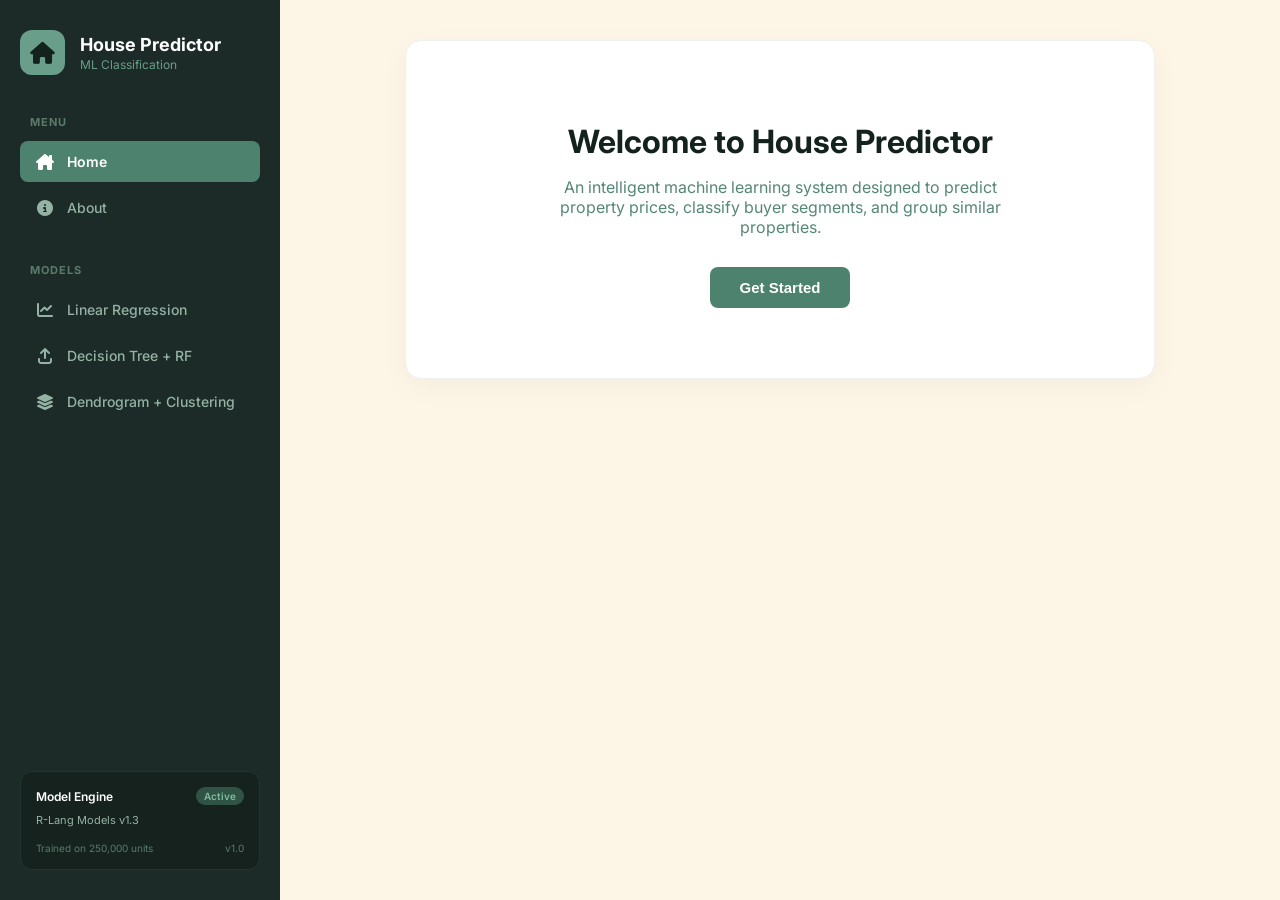
==== index.html @ 44e0982d "Add files via upload" ====
<!DOCTYPE html>
<html lang="en">
<head>
    <meta charset="UTF-8">
    <meta name="viewport" content="width=device-width, initial-scale=1.0">
    <title>House Predictor</title>
    <link rel="stylesheet" href="https://cdnjs.cloudflare.com/ajax/libs/font-awesome/6.4.0/css/all.min.css">
    <link href="https://fonts.googleapis.com/css2?family=Inter:wght@400;500;600;700&display=swap" rel="stylesheet">
    <style>
        :root {
            --sidebar-bg: #1c2b27;
            --main-bg: #fdf5e6;
            --primary-dark: #14221d;
            --text-light: #94b3a4;
            --active-bg: #4c826e;
            --border-color: #d1e6db;
            --icon-bg: #e6f0eb;
            --icon-color: #558774;
            --card-bg: #ffffff;
            --badge-bg: #d4eadc;
        }

        * { box-sizing: border-box; }
        body { font-family: 'Inter', sans-serif; margin: 0; padding: 0; display: flex; height: 100vh; overflow: hidden; background: var(--main-bg); color: var(--primary-dark); }
        
        /* Sidebar */
        .sidebar { width: 280px; background: var(--sidebar-bg); color: white; display: flex; flex-direction: column; padding: 30px 20px; z-index: 10;}
        .sidebar-header { display: flex; align-items: center; margin-bottom: 40px; }
        .sidebar-logo { width: 45px; height: 45px; background: #689e8a; border-radius: 12px; display: flex; align-items: center; justify-content: center; font-size: 22px; margin-right: 15px; color: var(--primary-dark); }
        .sidebar-header h2 { margin: 0; font-size: 18px; font-weight: 700; color: white;}
        .sidebar-header p { margin: 2px 0 0 0; font-size: 12px; color: #689e8a; }
        
        .sidebar-title { font-size: 11px; text-transform: uppercase; color: #5a7b6b; letter-spacing: 1px; margin-bottom: 12px; margin-left: 10px; font-weight: 700;}
        
        .sidebar a { color: var(--text-light); padding: 12px 15px; margin-bottom: 5px; text-decoration: none; cursor: pointer; border-radius: 8px; font-size: 14px; font-weight: 500; transition: 0.2s; display: flex; align-items: center;}
        .sidebar a i { margin-right: 12px; font-size: 16px; width: 20px; text-align: center;}
        .sidebar a:hover { background: rgba(255,255,255,0.05); color: white; }
        .sidebar a.active { background: var(--active-bg); color: white; font-weight: 600;}
        
        /* Bottom Widget */
        .bottom-widget { margin-top: auto; background: #15221e; border-radius: 12px; padding: 15px; border: 1px solid #23352f;}
        .widget-top { display: flex; justify-content: space-between; align-items: center; margin-bottom: 8px;}
        .widget-top h4 { margin: 0; font-size: 12px; color: white; font-weight: 600;}
        .badge { background: #2f5446; color: #7fba9f; font-size: 10px; padding: 3px 8px; border-radius: 20px; font-weight: 600;}
        .widget-mid { font-size: 11px; color: var(--text-light); margin-bottom: 15px;}
        .widget-bot { display: flex; justify-content: space-between; font-size: 10px; color: #5a7b6b;}
        
        /* Main Content */
        .main-content { flex-grow: 1; overflow-y: auto; padding: 40px 60px; }
        
        /* Top Bar */
        .top-bar { display: flex; justify-content: space-between; align-items: center; max-width: 750px; margin: 0 auto 30px auto; }
        .breadcrumbs { font-size: 14px; font-weight: 600; color: var(--primary-dark); }
        .breadcrumbs span { color: #82a895; margin: 0 5px; }
        .top-badge { background: var(--badge-bg); color: var(--primary-dark); padding: 8px 16px; border-radius: 20px; font-size: 12px; font-weight: 600; border: 1px solid #b8d4c5;}
        
        .container { max-width: 750px; margin: 0 auto; background: var(--card-bg); border-radius: 16px; box-shadow: 0 8px 30px rgba(0,0,0,0.04); border: 1px solid #f0f0f0; overflow: hidden; padding-bottom: 10px;}
        
        .tab-content { display: none; }
        .tab-content.active { display: block; }

        /* Form Header */
        .form-header { display: flex; padding: 30px 40px; border-bottom: 1px solid #f2f2f2; }
        .header-icon { width: 50px; height: 50px; background: var(--icon-bg); border-radius: 14px; display: flex; align-items: center; justify-content: center; font-size: 22px; color: var(--icon-color); margin-right: 20px; flex-shrink: 0;}
        .header-text h2 { margin: 0 0 5px 0; font-size: 22px; font-weight: 700; }
        .header-text p { margin: 0; font-size: 13px; color: var(--icon-color); font-weight: 500; line-height: 1.5; }

        /* Form Body */
        form { padding: 30px 40px; }
        .form-group { margin-bottom: 25px; }
        .form-group label { display: block; font-size: 11px; text-transform: uppercase; color: var(--primary-dark); margin-bottom: 8px; font-weight: 700; letter-spacing: 0.5px;}
        
        /* Input Styling */
        .input-group { display: flex; border: 1px solid var(--border-color); border-radius: 10px; overflow: hidden; background: white; transition: 0.2s;}
        .input-group:focus-within { border-color: var(--icon-color); box-shadow: 0 0 0 3px rgba(85, 135, 116, 0.1); }
        .input-icon { width: 45px; background: var(--icon-bg); display: flex; align-items: center; justify-content: center; color: var(--icon-color); font-size: 16px; border-right: 1px solid var(--border-color);}
        .input-group input, .input-group select { flex-grow: 1; border: none; padding: 14px 15px; font-size: 14px; color: var(--primary-dark); outline: none; background: transparent; font-family: 'Inter', sans-serif;}
        .input-group input::placeholder { color: #a0b5ab; font-weight: 500;}
        
        /* Select Chevron */
        .select-wrapper { flex-grow: 1; display: flex; position: relative; }
        .select-wrapper select { appearance: none; width: 100%; cursor: pointer; font-weight: 500;}
        .select-wrapper::after { content: '\f107'; font-family: 'Font Awesome 6 Free'; font-weight: 900; position: absolute; right: 15px; top: 50%; transform: translateY(-50%); color: var(--icon-color); pointer-events: none;}

        /* Buttons */
        button[type="submit"] {
            background: var(--primary-dark); color: white; border: none; padding: 16px; width: 100%;
            border-radius: 10px; font-size: 14px; font-weight: 600; cursor: pointer; margin-top: 10px; transition: 0.2s;
        }
        button[type="submit"]:hover { background: #263d35; }
        
        .result { margin: 20px 40px 30px 40px; font-weight: bold; text-align: center; color: var(--active-bg); padding: 15px; background: var(--icon-bg); border-radius: 10px; border: 1px dashed var(--icon-color);}
        
        .footer-text { text-align: center; font-size: 11px; color: var(--icon-color); margin-top: 30px; font-weight: 500; }
        
        /* Welcome Screen override */
        .welcome-screen { text-align: center; padding: 60px 40px; }
        .welcome-screen h1 { font-size: 32px; color: var(--primary-dark); margin-bottom: 15px;}
        .welcome-screen p { color: var(--icon-color); font-size: 16px; margin-bottom: 30px; max-width: 500px; margin-left: auto; margin-right: auto;}
        .welcome-btn { background: var(--active-bg); color: white; border: none; padding: 12px 30px; border-radius: 8px; font-size: 15px; font-weight: 600; cursor: pointer;}

        /* About Section */
        .about-section { padding: 35px 40px 40px 40px; }
        .about-hero { text-align: center; padding: 10px 10px 30px 10px; }
        .about-hero .about-icon {
            width: 58px; height: 58px; margin: 0 auto 15px auto;
            background: var(--icon-bg); color: var(--icon-color);
            border-radius: 16px; display: flex; align-items: center;
            justify-content: center; font-size: 25px;
        }
        .about-hero h2 { margin: 0 0 10px 0; font-size: 28px; }
        .about-hero p {
            margin: 0 auto; max-width: 620px; color: var(--icon-color);
            font-size: 14px; line-height: 1.7;
        }
        .about-block { border-top: 1px solid #f0f0f0; padding: 24px 0; }
        .about-block h3 { margin: 0 0 10px 0; font-size: 16px; color: var(--primary-dark); }
        .about-block p { margin: 0; color: #60776d; font-size: 13px; line-height: 1.7; }
        .about-grid { display: grid; grid-template-columns: repeat(2, 1fr); gap: 12px; margin-top: 15px; }
        .about-card { background: #f8fbf9; border: 1px solid var(--border-color); border-radius: 12px; padding: 18px; }
        .about-card i { color: var(--icon-color); font-size: 18px; margin-bottom: 10px; }
        .about-card h4 { margin: 0 0 7px 0; font-size: 14px; }
        .about-card p { margin: 0; color: #6b8177; font-size: 12px; line-height: 1.6; }
        .tech-list { display: flex; flex-wrap: wrap; gap: 8px; margin-top: 14px; }
        .tech-tag {
            background: var(--badge-bg); border: 1px solid #b8d4c5;
            color: var(--primary-dark); padding: 7px 11px; border-radius: 20px;
            font-size: 11px; font-weight: 600;
        }
        .about-note {
            background: var(--icon-bg); border: 1px dashed var(--icon-color);
            border-radius: 10px; padding: 15px; margin-top: 15px;
            color: var(--primary-dark); font-size: 12px; line-height: 1.6;
        }
        @media (max-width: 700px) {
            .about-grid { grid-template-columns: 1fr; }
            .about-section { padding: 25px 20px 30px 20px; }
        }
    </style>
</head>
<body>

    <!-- Sidebar -->
    <div class="sidebar">
        <div class="sidebar-header">
            <div class="sidebar-logo"><i class="fa-solid fa-house"></i></div>
            <div>
                <h2>House Predictor</h2>
                <p>ML Classification</p>
            </div>
        </div>
        
        <div class="sidebar-title">Menu</div>
        <a class="nav-link active" onclick="showTab('home', 'Overview', '')"><i class="fa-solid fa-house-chimney"></i> Home</a>
        <a class="nav-link" onclick="showTab('about', 'About Project', 'About')"><i class="fa-solid fa-circle-info"></i> About</a>
        
        <div class="sidebar-title" style="margin-top: 30px;">Models</div>
        <a class="nav-link" onclick="showTab('regression', 'Linear Regression', 'Regression')"><i class="fa-solid fa-chart-line"></i> Linear Regression</a>
        <a class="nav-link" onclick="showTab('classification', 'Decision Tree + Random Forest', 'Classification')"><i class="fa-solid fa-arrow-up-from-bracket"></i> Decision Tree + RF</a>
        <a class="nav-link" onclick="showTab('clustering', 'Dendrogram + Clustering', 'Clustering')"><i class="fa-solid fa-layer-group"></i> Dendrogram + Clustering</a>
        
        <div class="bottom-widget">
            <div class="widget-top">
                <h4>Model Engine</h4>
                <span class="badge">Active</span>
            </div>
            <div class="widget-mid">R-Lang Models v1.3</div>
            <div class="widget-bot">
                <span>Trained on 250,000 units</span>
                <span>v1.0</span>
            </div>
        </div>
    </div>

    <!-- Main Content -->
    <div class="main-content">
        
        <div class="top-bar" id="top-bar" style="display:none;">
            <div class="breadcrumbs">Models <span>></span> <span id="breadcrumb-current">Classification</span></div>
            <div class="top-badge">Real Estate Analytics</div>
        </div>

        <!-- HOME / LANDING TAB -->
        <div id="home" class="tab-content active">
            <div class="container">
                <div class="welcome-screen">
                    <h1>Welcome to House Predictor</h1>
                    <p>An intelligent machine learning system designed to predict property prices, classify buyer segments, and group similar properties.</p>
                    <button class="welcome-btn" onclick="document.querySelectorAll('.nav-link')[2].click()">Get Started</button>
                </div>
            </div>
        </div>

        <div class="container" id="forms-container" style="display:none;">

            <!-- ABOUT TAB -->
            <div id="about" class="tab-content">
                <div class="about-section">

                    <div class="about-hero">
                        <div class="about-icon">
                            <i class="fa-solid fa-circle-info"></i>
                        </div>
                        <h2>About House Predictor</h2>
                        <p>
                            House Predictor is a machine learning-based real estate
                            analytics system designed to analyze housing information,
                            predict property prices, classify property segments, and
                            group similar properties.
                        </p>
                    </div>

                    <div class="about-block">
                        <h3><i class="fa-solid fa-bullseye"></i> Project Objective</h3>
                        <p>
                            The project demonstrates how machine learning can be applied
                            to housing data to support property price prediction,
                            property classification, and exploratory analysis of
                            similarities between properties.
                        </p>
                    </div>

                    <div class="about-block">
                        <h3><i class="fa-solid fa-brain"></i> Machine Learning Models</h3>
                        <div class="about-grid">

                            <div class="about-card">
                                <i class="fa-solid fa-chart-line"></i>
                                <h4>Linear Regression</h4>
                                <p>
                                    Predicts the continuous estimated price of a property
                                    from selected property characteristics.
                                </p>
                            </div>

                            <div class="about-card">
                                <i class="fa-solid fa-sitemap"></i>
                                <h4>Decision Tree</h4>
                                <p>
                                    Uses decision rules based on property characteristics
                                    to classify properties into different segments.
                                </p>
                            </div>

                            <div class="about-card">
                                <i class="fa-solid fa-tree"></i>
                                <h4>Random Forest</h4>
                                <p>
                                    Combines multiple decision trees to provide an
                                    ensemble-based classification approach.
                                </p>
                            </div>

                            <div class="about-card">
                                <i class="fa-solid fa-layer-group"></i>
                                <h4>Hierarchical Clustering</h4>
                                <p>
                                    Groups similar properties using hierarchical
                                    clustering and visualizes the relationships through
                                    a dendrogram.
                                </p>
                            </div>

                        </div>
                    </div>

                    <div class="about-block">
                        <h3><i class="fa-solid fa-gears"></i> How the System Works</h3>
                        <p>
                            Users enter property information or select clustering
                            parameters through the web interface. The backend processes
                            the inputs and connects them with the corresponding machine
                            learning workflow. The system then returns a prediction,
                            classification result, or clustering visualization.
                        </p>
                        <div class="about-note">
                            <strong>Analysis:</strong>
                            The system uses housing attributes such as property size,
                            BHK, property age, city, and other available characteristics
                            depending on the selected model.
                        </div>
                    </div>

                    <div class="about-block">
                        <h3><i class="fa-solid fa-code"></i> Technologies Used</h3>
                        <div class="tech-list">
                            <span class="tech-tag">Python</span>
                            <span class="tech-tag">Flask</span>
                            <span class="tech-tag">R</span>
                            <span class="tech-tag">HTML</span>
                            <span class="tech-tag">CSS</span>
                            <span class="tech-tag">JavaScript</span>
                            <span class="tech-tag">Machine Learning</span>
                        </div>
                    </div>

                    <div class="about-block">
                        <h3><i class="fa-solid fa-users"></i> Project Team</h3>
                        <p>
                            This project was developed as a collaborative four-member
                            machine learning project. Each team member contributes to
                            different models, analysis components, and application
                            integration.
                        </p>
                    </div>

                </div>
            </div>

            
            <!-- REGRESSION TAB -->
            <div id="regression" class="tab-content">
                <div class="form-header">
                    <div class="header-icon"><i class="fa-solid fa-chart-line"></i></div>
                    <div class="header-text">
                        <h2>Linear Regression</h2>
                        <p>Enter property parameters to accurately predict the continuous real-estate price valuation.</p>
                    </div>
                </div>
                <form id="reg-form">
                    <div class="form-group">
                        <label>Size (Sq.Ft)</label>
                        <div class="input-group">
                            <div class="input-icon"><i class="fa-solid fa-maximize"></i></div>
                            <input type="number" name="size" placeholder="e.g. 1800" min="100" max="20000" required>
                        </div>
                    </div>
                    
                    <div class="form-group">
                        <label>BHK (Bedrooms)</label>
                        <div class="input-group">
                            <div class="input-icon"><i class="fa-solid fa-bed"></i></div>
                            <input type="number" name="bhk" placeholder="e.g. 3" min="1" max="20" required>
                        </div>
                    </div>
                    
                    <div class="form-group">
                        <label>Property Age (Years)</label>
                        <div class="input-group">
                            <div class="input-icon"><i class="fa-regular fa-calendar"></i></div>
                            <input type="number" name="age" placeholder="e.g. 5" min="0" max="150" required>
                        </div>
                    </div>
                    
                    <div class="form-group">
                        <label>City</label>
                        <div class="input-group">
                            <div class="input-icon"><i class="fa-regular fa-building"></i></div>
                            <div class="select-wrapper">
                                <select name="city" required>
                                    <option value="Pune">Pune</option>
                                    <option value="Mumbai">Mumbai</option>
                                    <option value="New Delhi">New Delhi</option>
                                    <option value="Bangalore">Bangalore</option>
                                    <option value="Chennai">Chennai</option>
                                    <option value="Hyderabad">Hyderabad</option>
                                    <option value="Ahmedabad">Ahmedabad</option>
                                    <option value="Gurgaon">Gurgaon</option>
                                    <option value="Kolkata">Kolkata</option>
                                    <option value="Ludhiana">Ludhiana</option>
                                    <option value="Jaipur">Jaipur</option>
                                    <option value="Lucknow">Lucknow</option>
                                </select>
                            </div>
                        </div>
                    </div>
                    
                    <button type="submit">Predict Price</button>
                </form>
                <div id="reg-result" class="result" style="display:none;"></div>
            </div>

            <!-- CLASSIFICATION TAB -->
            <div id="classification" class="tab-content">
                <div class="form-header">
                    <div class="header-icon"><i class="fa-solid fa-sitemap"></i></div>
                    <div class="header-text">
                        <h2>Decision Tree + Random Forest</h2>
                        <p>Enter property parameters to evaluate and classify real-estate segment tier.</p>
                    </div>
                </div>
                <form id="class-form">
                    <div class="form-group">
                        <label>Size (Sq.Ft)</label>
                        <div class="input-group">
                            <div class="input-icon"><i class="fa-solid fa-maximize"></i></div>
                            <input type="number" name="size" placeholder="e.g. 1800" min="100" max="20000" required>
                        </div>
                    </div>
                    
                    <div class="form-group">
                        <label>BHK (Bedrooms)</label>
                        <div class="input-group">
                            <div class="input-icon"><i class="fa-solid fa-bed"></i></div>
                            <input type="number" name="bhk" placeholder="e.g. 3" min="1" max="20" required>
                        </div>
                    </div>
                    
                    <div class="form-group">
                        <label>Property Age (Years)</label>
                        <div class="input-group">
                            <div class="input-icon"><i class="fa-regular fa-calendar"></i></div>
                            <input type="number" name="age" placeholder="e.g. 5" min="0" max="150" required>
                        </div>
                    </div>
                    
                    <div class="form-group">
                        <label>City</label>
                        <div class="input-group">
                            <div class="input-icon"><i class="fa-regular fa-building"></i></div>
                            <div class="select-wrapper">
                                <select name="city" required>
                                    <option value="Pune">Pune</option>
                                    <option value="Mumbai">Mumbai</option>
                                    <option value="New Delhi">New Delhi</option>
                                    <option value="Bangalore">Bangalore</option>
                                    <option value="Chennai">Chennai</option>
                                    <option value="Hyderabad">Hyderabad</option>
                                    <option value="Ahmedabad">Ahmedabad</option>
                                    <option value="Gurgaon">Gurgaon</option>
                                    <option value="Kolkata">Kolkata</option>
                                    <option value="Ludhiana">Ludhiana</option>
                                    <option value="Jaipur">Jaipur</option>
                                    <option value="Lucknow">Lucknow</option>
                                </select>
                            </div>
                        </div>
                    </div>
                    
                    <button type="submit">Predict Category</button>
                </form>
                <div id="class-result" class="result" style="display:none; flex-direction: column; align-items: center;">
                    <span id="class-msg" style="font-size: 16px;"></span>
                    <img id="dt-img" src="" alt="Decision Tree" style="max-width: 100%; border-radius: 8px; display: none; margin-top: 15px; border: 1px solid var(--border-color);">
                </div>
            </div>

            <!-- CLUSTERING TAB -->
            <div id="clustering" class="tab-content">
                <div class="form-header">
                    <div class="header-icon"><i class="fa-solid fa-layer-group"></i></div>
                    <div class="header-text">
                        <h2>Dendrogram + Clustering</h2>
                        <p>Configure distance metrics to generate a hierarchical map grouping similar properties.</p>
                    </div>
                </div>
                <form id="clust-form">
                    <div class="form-group">
                        <label>Linkage Method</label>
                        <div class="input-group">
                            <div class="input-icon"><i class="fa-solid fa-link"></i></div>
                            <div class="select-wrapper">
                                <select name="linkage">
                                    <option value="ward">Ward</option>
                                    <option value="complete">Complete</option>
                                    <option value="average">Average</option>
                                    <option value="single">Single</option>
                                </select>
                            </div>
                        </div>
                    </div>
                    
                    <div class="form-group">
                        <label>Distance Metric</label>
                        <div class="input-group">
                            <div class="input-icon"><i class="fa-solid fa-ruler-horizontal"></i></div>
                            <div class="select-wrapper">
                                <select name="distance">
                                    <option value="euclidean">Euclidean</option>
                                </select>
                            </div>
                        </div>
                    </div>
                    
                    <div class="form-group">
                        <label>Number of Clusters</label>
                        <div class="input-group">
                            <div class="input-icon"><i class="fa-solid fa-cubes"></i></div>
                            <input type="number" name="clusters" value="3" min="1" max="10">
                        </div>
                    </div>
                    
                    <button type="submit">Generate Dendrogram</button>
                </form>
                <div id="clust-result" class="result" style="display:none; text-align: center; padding: 20px;">
                    <img id="dendrogram-img" src="" alt="Dendrogram" style="max-width: 100%; border-radius: 8px; display: none;">
                    <span id="clust-msg"></span>
                </div>
            </div>
        </div>
        
        <div class="footer-text" id="footer-text" style="display:none;">
            House Predictor • Ensemble Model Demo
        </div>
    </div>

    <script>
        function showTab(tabId, modelName, crumbName) {
            document.querySelectorAll('.nav-link').forEach(el => el.classList.remove('active'));
            event.currentTarget.classList.add('active');
            
            document.querySelectorAll('.tab-content').forEach(el => el.classList.remove('active'));
            
            const container = document.getElementById('forms-container');
            const topBar = document.getElementById('top-bar');
            const footerText = document.getElementById('footer-text');
            
            if(tabId === 'home') {
                container.style.display = 'none';
                topBar.style.display = 'none';
                footerText.style.display = 'none';
            } else {
                container.style.display = 'block';
                topBar.style.display = 'flex';
                footerText.style.display = 'block';
                document.getElementById('breadcrumb-current').innerText = crumbName;
                if (tabId === 'about') {
                    footerText.innerText = "House Predictor • About Project";
                } else {
                    footerText.innerText = "House Predictor • " + modelName + " Ensemble Model Demo";
                }
            }
            
            document.getElementById(tabId).classList.add('active');
        }

        document.getElementById('reg-form').onsubmit = async function(e) {
            e.preventDefault();
            const formData = new FormData(this);
            const res = await fetch('/predict_regression', { method: 'POST', body: formData });
            const data = await res.json();
            const resultDiv = document.getElementById('reg-result');
            resultDiv.style.display = 'block';
            resultDiv.innerText = data.prediction || data.error;
        };

        document.getElementById('class-form').onsubmit = async function(e) {
            e.preventDefault();
            const formData = new FormData(this);
            const res = await fetch('/predict_classification', { method: 'POST', body: formData });
            const data = await res.json();
            const resultDiv = document.getElementById('class-result');
            const msg = document.getElementById('class-msg');
            const img = document.getElementById('dt-img');
            
            resultDiv.style.display = 'flex';
            msg.innerText = data.prediction || data.error;
            
            if (data.image_url) {
                img.src = data.image_url + "?t=" + new Date().getTime();
                img.style.display = 'block';
            } else {
                img.style.display = 'none';
            }
        };
        
        document.getElementById('clust-form').onsubmit = async function(e) {
            e.preventDefault();
            const formData = new FormData(this);
            const res = await fetch('/generate_dendrogram', { method: 'POST', body: formData });
            const data = await res.json();
            const resultDiv = document.getElementById('clust-result');
            const img = document.getElementById('dendrogram-img');
            const msg = document.getElementById('clust-msg');
            
            resultDiv.style.display = 'block';
            if (data.image_url) {
                img.src = data.image_url + "?t=" + new Date().getTime();
                img.style.display = 'block';
                msg.innerText = "";
                resultDiv.style.background = "transparent";
                resultDiv.style.border = "none";
            } else {
                img.style.display = 'none';
                msg.innerText = data.error || data.message;
            }
        };
    </script>
</body>
</html>
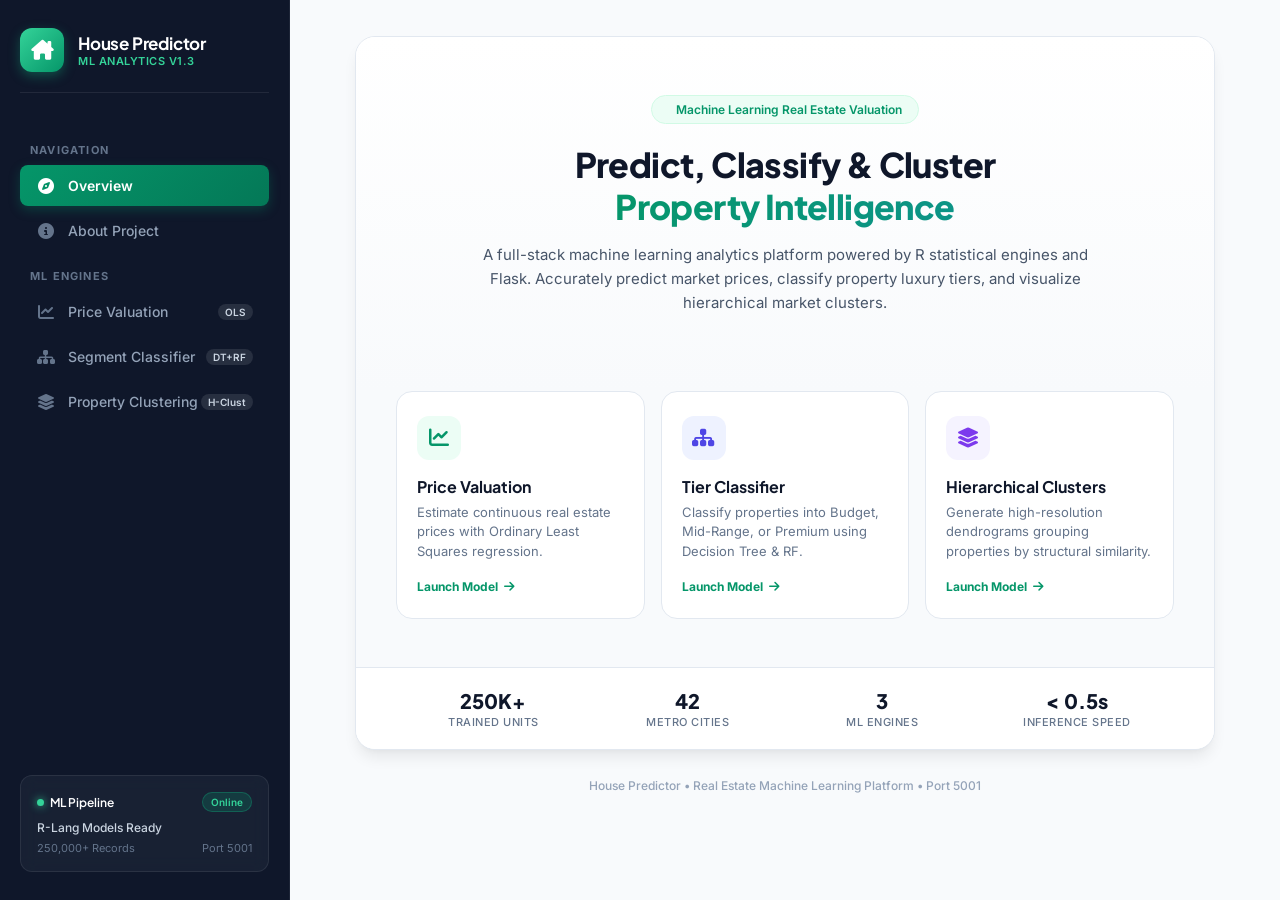
==== commit e7b5c6b3: "Modernize UI/UX with responsive design, quick preset chips, loading states, and result cards" ====
--- a/index.html
+++ b/index.html
@@ -3,576 +3,2278 @@
 <head>
     <meta charset="UTF-8">
     <meta name="viewport" content="width=device-width, initial-scale=1.0">
-    <title>House Predictor</title>
-    <link rel="stylesheet" href="https://cdnjs.cloudflare.com/ajax/libs/font-awesome/6.4.0/css/all.min.css">
-    <link href="https://fonts.googleapis.com/css2?family=Inter:wght@400;500;600;700&display=swap" rel="stylesheet">
+    <title>House Predictor • Real Estate ML Analytics</title>
+    <link rel="preconnect" href="https://fonts.googleapis.com">
+    <link rel="preconnect" href="https://fonts.gstatic.com" crossorigin>
+    <link href="https://fonts.googleapis.com/css2?family=Inter:wght@300;400;500;600;700;800&family=Plus+Jakarta+Sans:wght@500;600;700;800&display=swap" rel="stylesheet">
+    <link rel="stylesheet" href="https://cdnjs.cloudflare.com/ajax/libs/font-awesome/6.5.1/css/all.min.css">
     <style>
         :root {
-            --sidebar-bg: #1c2b27;
-            --main-bg: #fdf5e6;
-            --primary-dark: #14221d;
-            --text-light: #94b3a4;
-            --active-bg: #4c826e;
-            --border-color: #d1e6db;
-            --icon-bg: #e6f0eb;
-            --icon-color: #558774;
-            --card-bg: #ffffff;
-            --badge-bg: #d4eadc;
-        }
-
-        * { box-sizing: border-box; }
-        body { font-family: 'Inter', sans-serif; margin: 0; padding: 0; display: flex; height: 100vh; overflow: hidden; background: var(--main-bg); color: var(--primary-dark); }
-        
+            --slate-900: #0f172a;
+            --slate-800: #1e293b;
+            --slate-700: #334155;
+            --slate-600: #475569;
+            --slate-500: #64748b;
+            --slate-400: #94a3b8;
+            --slate-300: #cbd5e1;
+            --slate-200: #e2e8f0;
+            --slate-100: #f1f5f9;
+            --slate-50:  #f8fafc;
+            
+            --emerald-600: #059669;
+            --emerald-500: #10b981;
+            --emerald-400: #34d399;
+            --emerald-100: #d1fae5;
+            --emerald-50:  #ecfdf5;
+
+            --indigo-600: #4f46e5;
+            --indigo-50:  #eef2ff;
+            --purple-600: #7c3aed;
+            --purple-50:  #f5f3ff;
+            --amber-500:  #f59e0b;
+            --amber-50:   #fffbeb;
+
+            --bg-sidebar: #0f172a;
+            --bg-sidebar-hover: rgba(255, 255, 255, 0.06);
+            --bg-sidebar-active: #059669;
+            --bg-app: #f8fafc;
+            --bg-card: #ffffff;
+            --border-color: #e2e8f0;
+            --border-focus: #059669;
+            --shadow-sm: 0 1px 2px 0 rgba(0, 0, 0, 0.05);
+            --shadow-md: 0 4px 6px -1px rgba(0, 0, 0, 0.07), 0 2px 4px -2px rgba(0, 0, 0, 0.07);
+            --shadow-lg: 0 10px 15px -3px rgba(0, 0, 0, 0.08), 0 4px 6px -4px rgba(0, 0, 0, 0.04);
+            --shadow-xl: 0 20px 25px -5px rgba(0, 0, 0, 0.1), 0 8px 10px -6px rgba(0, 0, 0, 0.05);
+            --radius-sm: 8px;
+            --radius-md: 12px;
+            --radius-lg: 16px;
+            --radius-xl: 20px;
+        }
+
+        * {
+            box-sizing: border-box;
+            margin: 0;
+            padding: 0;
+        }
+
+        body {
+            font-family: 'Inter', -apple-system, BlinkMacSystemFont, sans-serif;
+            background: var(--bg-app);
+            color: var(--slate-900);
+            display: flex;
+            height: 100vh;
+            overflow: hidden;
+            -webkit-font-smoothing: antialiased;
+        }
+
+        h1, h2, h3, h4, h5, .brand-title {
+            font-family: 'Plus Jakarta Sans', 'Inter', sans-serif;
+        }
+
+        /* Mobile Header */
+        .mobile-header {
+            display: none;
+            position: fixed;
+            top: 0;
+            left: 0;
+            right: 0;
+            height: 60px;
+            background: var(--bg-sidebar);
+            color: white;
+            z-index: 50;
+            align-items: center;
+            justify-content: space-between;
+            padding: 0 20px;
+            box-shadow: var(--shadow-md);
+        }
+
+        .mobile-brand {
+            display: flex;
+            align-items: center;
+            gap: 12px;
+            font-weight: 700;
+            font-size: 16px;
+        }
+
+        .mobile-brand-icon {
+            width: 34px;
+            height: 34px;
+            background: linear-gradient(135deg, var(--emerald-400), var(--emerald-600));
+            border-radius: 10px;
+            display: flex;
+            align-items: center;
+            justify-content: center;
+            color: white;
+            font-size: 16px;
+        }
+
+        .mobile-menu-btn {
+            background: transparent;
+            border: none;
+            color: white;
+            font-size: 20px;
+            cursor: pointer;
+            padding: 8px;
+        }
+
         /* Sidebar */
-        .sidebar { width: 280px; background: var(--sidebar-bg); color: white; display: flex; flex-direction: column; padding: 30px 20px; z-index: 10;}
-        .sidebar-header { display: flex; align-items: center; margin-bottom: 40px; }
-        .sidebar-logo { width: 45px; height: 45px; background: #689e8a; border-radius: 12px; display: flex; align-items: center; justify-content: center; font-size: 22px; margin-right: 15px; color: var(--primary-dark); }
-        .sidebar-header h2 { margin: 0; font-size: 18px; font-weight: 700; color: white;}
-        .sidebar-header p { margin: 2px 0 0 0; font-size: 12px; color: #689e8a; }
-        
-        .sidebar-title { font-size: 11px; text-transform: uppercase; color: #5a7b6b; letter-spacing: 1px; margin-bottom: 12px; margin-left: 10px; font-weight: 700;}
-        
-        .sidebar a { color: var(--text-light); padding: 12px 15px; margin-bottom: 5px; text-decoration: none; cursor: pointer; border-radius: 8px; font-size: 14px; font-weight: 500; transition: 0.2s; display: flex; align-items: center;}
-        .sidebar a i { margin-right: 12px; font-size: 16px; width: 20px; text-align: center;}
-        .sidebar a:hover { background: rgba(255,255,255,0.05); color: white; }
-        .sidebar a.active { background: var(--active-bg); color: white; font-weight: 600;}
-        
-        /* Bottom Widget */
-        .bottom-widget { margin-top: auto; background: #15221e; border-radius: 12px; padding: 15px; border: 1px solid #23352f;}
-        .widget-top { display: flex; justify-content: space-between; align-items: center; margin-bottom: 8px;}
-        .widget-top h4 { margin: 0; font-size: 12px; color: white; font-weight: 600;}
-        .badge { background: #2f5446; color: #7fba9f; font-size: 10px; padding: 3px 8px; border-radius: 20px; font-weight: 600;}
-        .widget-mid { font-size: 11px; color: var(--text-light); margin-bottom: 15px;}
-        .widget-bot { display: flex; justify-content: space-between; font-size: 10px; color: #5a7b6b;}
-        
-        /* Main Content */
-        .main-content { flex-grow: 1; overflow-y: auto; padding: 40px 60px; }
-        
+        .sidebar {
+            width: 290px;
+            background: var(--bg-sidebar);
+            color: #cbd5e1;
+            display: flex;
+            flex-direction: column;
+            padding: 28px 20px;
+            z-index: 40;
+            flex-shrink: 0;
+            border-right: 1px solid rgba(255, 255, 255, 0.06);
+            transition: transform 0.3s ease;
+        }
+
+        .sidebar-header {
+            display: flex;
+            align-items: center;
+            gap: 14px;
+            margin-bottom: 32px;
+            padding-bottom: 20px;
+            border-bottom: 1px solid rgba(255, 255, 255, 0.08);
+        }
+
+        .sidebar-logo {
+            width: 44px;
+            height: 44px;
+            background: linear-gradient(135deg, var(--emerald-400), var(--emerald-600));
+            border-radius: 12px;
+            display: flex;
+            align-items: center;
+            justify-content: center;
+            font-size: 20px;
+            color: white;
+            box-shadow: 0 4px 12px rgba(16, 185, 129, 0.35);
+        }
+
+        .brand-title {
+            font-size: 17px;
+            font-weight: 700;
+            color: #ffffff;
+            letter-spacing: -0.2px;
+        }
+
+        .brand-subtitle {
+            font-size: 11px;
+            color: var(--emerald-400);
+            font-weight: 600;
+            letter-spacing: 0.5px;
+            text-transform: uppercase;
+        }
+
+        .nav-section-title {
+            font-size: 11px;
+            text-transform: uppercase;
+            color: #64748b;
+            letter-spacing: 1.2px;
+            margin: 18px 0 8px 10px;
+            font-weight: 700;
+        }
+
+        .sidebar nav {
+            display: flex;
+            flex-direction: column;
+            gap: 4px;
+        }
+
+        .nav-link {
+            color: #94a3b8;
+            padding: 12px 16px;
+            text-decoration: none;
+            cursor: pointer;
+            border-radius: var(--radius-sm);
+            font-size: 14px;
+            font-weight: 500;
+            transition: all 0.2s ease;
+            display: flex;
+            align-items: center;
+            justify-content: space-between;
+        }
+
+        .nav-link-content {
+            display: flex;
+            align-items: center;
+            gap: 12px;
+        }
+
+        .nav-link i {
+            font-size: 16px;
+            width: 20px;
+            text-align: center;
+            color: #64748b;
+            transition: color 0.2s ease;
+        }
+
+        .nav-link:hover {
+            background: var(--bg-sidebar-hover);
+            color: #ffffff;
+        }
+
+        .nav-link:hover i {
+            color: var(--emerald-400);
+        }
+
+        .nav-link.active {
+            background: linear-gradient(135deg, var(--emerald-600), #047857);
+            color: #ffffff;
+            font-weight: 600;
+            box-shadow: 0 4px 12px rgba(5, 150, 105, 0.3);
+        }
+
+        .nav-link.active i {
+            color: #ffffff;
+        }
+
+        .nav-badge {
+            font-size: 10px;
+            padding: 2px 7px;
+            border-radius: 10px;
+            background: rgba(255, 255, 255, 0.1);
+            color: #cbd5e1;
+            font-weight: 600;
+        }
+
+        /* Sidebar Engine Widget */
+        .bottom-widget {
+            margin-top: auto;
+            background: rgba(30, 41, 59, 0.6);
+            border-radius: var(--radius-md);
+            padding: 16px;
+            border: 1px solid rgba(255, 255, 255, 0.08);
+            backdrop-filter: blur(8px);
+        }
+
+        .widget-top {
+            display: flex;
+            justify-content: space-between;
+            align-items: center;
+            margin-bottom: 8px;
+        }
+
+        .widget-top h4 {
+            margin: 0;
+            font-size: 12px;
+            color: #ffffff;
+            font-weight: 600;
+            display: flex;
+            align-items: center;
+            gap: 6px;
+        }
+
+        .status-dot {
+            width: 7px;
+            height: 7px;
+            background: var(--emerald-400);
+            border-radius: 50%;
+            box-shadow: 0 0 8px var(--emerald-400);
+            animation: pulse-dot 2s infinite;
+        }
+
+        @keyframes pulse-dot {
+            0% { opacity: 0.6; transform: scale(0.95); }
+            50% { opacity: 1; transform: scale(1.15); }
+            100% { opacity: 0.6; transform: scale(0.95); }
+        }
+
+        .widget-badge {
+            background: rgba(16, 185, 129, 0.18);
+            color: var(--emerald-400);
+            font-size: 10px;
+            padding: 3px 8px;
+            border-radius: 20px;
+            font-weight: 600;
+            border: 1px solid rgba(16, 185, 129, 0.3);
+        }
+
+        .widget-mid {
+            font-size: 12px;
+            color: #cbd5e1;
+            font-weight: 500;
+            margin-bottom: 6px;
+        }
+
+        .widget-bot {
+            display: flex;
+            justify-content: space-between;
+            font-size: 11px;
+            color: #64748b;
+        }
+
+        /* Main Content Container */
+        .main-content {
+            flex-grow: 1;
+            overflow-y: auto;
+            padding: 36px 48px;
+            position: relative;
+        }
+
         /* Top Bar */
-        .top-bar { display: flex; justify-content: space-between; align-items: center; max-width: 750px; margin: 0 auto 30px auto; }
-        .breadcrumbs { font-size: 14px; font-weight: 600; color: var(--primary-dark); }
-        .breadcrumbs span { color: #82a895; margin: 0 5px; }
-        .top-badge { background: var(--badge-bg); color: var(--primary-dark); padding: 8px 16px; border-radius: 20px; font-size: 12px; font-weight: 600; border: 1px solid #b8d4c5;}
-        
-        .container { max-width: 750px; margin: 0 auto; background: var(--card-bg); border-radius: 16px; box-shadow: 0 8px 30px rgba(0,0,0,0.04); border: 1px solid #f0f0f0; overflow: hidden; padding-bottom: 10px;}
-        
-        .tab-content { display: none; }
-        .tab-content.active { display: block; }
+        .top-bar {
+            display: flex;
+            justify-content: space-between;
+            align-items: center;
+            max-width: 860px;
+            margin: 0 auto 24px auto;
+        }
+
+        .breadcrumbs {
+            font-size: 13px;
+            font-weight: 600;
+            color: var(--slate-500);
+            display: flex;
+            align-items: center;
+            gap: 8px;
+        }
+
+        .breadcrumbs i {
+            font-size: 11px;
+            color: var(--slate-400);
+        }
+
+        .breadcrumb-active {
+            color: var(--slate-900);
+            font-weight: 700;
+        }
+
+        .top-badge-indicator {
+            background: var(--emerald-50);
+            color: var(--emerald-600);
+            padding: 6px 14px;
+            border-radius: 20px;
+            font-size: 12px;
+            font-weight: 600;
+            border: 1px solid var(--emerald-100);
+            display: flex;
+            align-items: center;
+            gap: 6px;
+        }
+
+        .top-badge-indicator i {
+            font-size: 10px;
+        }
+
+        /* Container Card */
+        .container {
+            max-width: 860px;
+            margin: 0 auto;
+            background: var(--bg-card);
+            border-radius: var(--radius-xl);
+            box-shadow: var(--shadow-lg);
+            border: 1px solid var(--border-color);
+            overflow: hidden;
+            transition: all 0.3s ease;
+        }
+
+        .tab-content {
+            display: none;
+            animation: fadeIn 0.25s ease-out;
+        }
+
+        .tab-content.active {
+            display: block;
+        }
+
+        @keyframes fadeIn {
+            from { opacity: 0; transform: translateY(6px); }
+            to { opacity: 1; transform: translateY(0); }
+        }
+
+        /* Welcome / Home Tab */
+        .welcome-hero {
+            padding: 56px 44px 44px 44px;
+            text-align: center;
+            background: linear-gradient(180deg, #ffffff 0%, var(--slate-50) 100%);
+        }
+
+        .hero-pill {
+            display: inline-flex;
+            align-items: center;
+            gap: 8px;
+            background: var(--emerald-50);
+            color: var(--emerald-600);
+            padding: 6px 16px;
+            border-radius: 30px;
+            font-size: 12px;
+            font-weight: 600;
+            border: 1px solid var(--emerald-100);
+            margin-bottom: 20px;
+        }
+
+        .welcome-hero h1 {
+            font-size: 34px;
+            font-weight: 800;
+            color: var(--slate-900);
+            letter-spacing: -0.6px;
+            margin-bottom: 14px;
+            line-height: 1.25;
+        }
+
+        .welcome-hero h1 span {
+            background: linear-gradient(135deg, var(--emerald-600), #0d9488);
+            -webkit-background-clip: text;
+            -webkit-text-fill-color: transparent;
+        }
+
+        .welcome-hero p {
+            color: var(--slate-600);
+            font-size: 15px;
+            line-height: 1.6;
+            max-width: 620px;
+            margin: 0 auto 32px auto;
+        }
+
+        .home-actions-grid {
+            display: grid;
+            grid-template-columns: repeat(3, 1fr);
+            gap: 16px;
+            padding: 0 40px 48px 40px;
+            background: var(--slate-50);
+        }
+
+        .feature-card {
+            background: #ffffff;
+            border: 1px solid var(--border-color);
+            border-radius: var(--radius-lg);
+            padding: 24px 20px;
+            text-align: left;
+            cursor: pointer;
+            transition: all 0.25s cubic-bezier(0.16, 1, 0.3, 1);
+            position: relative;
+            display: flex;
+            flex-direction: column;
+            justify-content: space-between;
+        }
+
+        .feature-card:hover {
+            transform: translateY(-4px);
+            border-color: var(--emerald-400);
+            box-shadow: 0 12px 24px -6px rgba(16, 185, 129, 0.15);
+        }
+
+        .feature-card-icon {
+            width: 44px;
+            height: 44px;
+            border-radius: 12px;
+            display: flex;
+            align-items: center;
+            justify-content: center;
+            font-size: 20px;
+            margin-bottom: 16px;
+        }
+
+        .feature-card.reg .feature-card-icon {
+            background: #ecfdf5;
+            color: var(--emerald-600);
+        }
+
+        .feature-card.cls .feature-card-icon {
+            background: #eef2ff;
+            color: var(--indigo-600);
+        }
+
+        .feature-card.clu .feature-card-icon {
+            background: #f5f3ff;
+            color: var(--purple-600);
+        }
+
+        .feature-card h3 {
+            font-size: 16px;
+            font-weight: 700;
+            color: var(--slate-900);
+            margin-bottom: 6px;
+        }
+
+        .feature-card p {
+            font-size: 13px;
+            color: var(--slate-500);
+            line-height: 1.5;
+            margin-bottom: 18px;
+        }
+
+        .feature-card-cta {
+            font-size: 12px;
+            font-weight: 700;
+            color: var(--emerald-600);
+            display: flex;
+            align-items: center;
+            gap: 6px;
+        }
+
+        .feature-card:hover .feature-card-cta i {
+            transform: translateX(3px);
+        }
+
+        .feature-card-cta i {
+            transition: transform 0.2s ease;
+        }
+
+        /* Stats Bar on Home */
+        .stats-strip {
+            display: grid;
+            grid-template-columns: repeat(4, 1fr);
+            border-top: 1px solid var(--border-color);
+            background: #ffffff;
+            padding: 20px 40px;
+        }
+
+        .stat-item {
+            text-align: center;
+        }
+
+        .stat-num {
+            font-size: 20px;
+            font-weight: 800;
+            color: var(--slate-900);
+            font-family: 'Plus Jakarta Sans', sans-serif;
+        }
+
+        .stat-label {
+            font-size: 11px;
+            color: var(--slate-500);
+            font-weight: 500;
+            text-transform: uppercase;
+            letter-spacing: 0.5px;
+            margin-top: 2px;
+        }
 
         /* Form Header */
-        .form-header { display: flex; padding: 30px 40px; border-bottom: 1px solid #f2f2f2; }
-        .header-icon { width: 50px; height: 50px; background: var(--icon-bg); border-radius: 14px; display: flex; align-items: center; justify-content: center; font-size: 22px; color: var(--icon-color); margin-right: 20px; flex-shrink: 0;}
-        .header-text h2 { margin: 0 0 5px 0; font-size: 22px; font-weight: 700; }
-        .header-text p { margin: 0; font-size: 13px; color: var(--icon-color); font-weight: 500; line-height: 1.5; }
+        .form-header {
+            display: flex;
+            align-items: flex-start;
+            padding: 32px 40px 24px 40px;
+            border-bottom: 1px solid var(--border-color);
+            background: linear-gradient(180deg, #ffffff 0%, var(--slate-50) 100%);
+        }
+
+        .header-icon {
+            width: 52px;
+            height: 52px;
+            background: var(--emerald-50);
+            border-radius: var(--radius-md);
+            display: flex;
+            align-items: center;
+            justify-content: center;
+            font-size: 24px;
+            color: var(--emerald-600);
+            margin-right: 20px;
+            flex-shrink: 0;
+            border: 1px solid var(--emerald-100);
+        }
+
+        .header-icon.cls {
+            background: var(--indigo-50);
+            color: var(--indigo-600);
+            border-color: #e0e7ff;
+        }
+
+        .header-icon.clu {
+            background: var(--purple-50);
+            color: var(--purple-600);
+            border-color: #ede9fe;
+        }
+
+        .header-text h2 {
+            margin: 0 0 6px 0;
+            font-size: 22px;
+            font-weight: 800;
+            color: var(--slate-900);
+            letter-spacing: -0.3px;
+        }
+
+        .header-text p {
+            margin: 0;
+            font-size: 13px;
+            color: var(--slate-500);
+            font-weight: 400;
+            line-height: 1.5;
+        }
 
         /* Form Body */
-        form { padding: 30px 40px; }
-        .form-group { margin-bottom: 25px; }
-        .form-group label { display: block; font-size: 11px; text-transform: uppercase; color: var(--primary-dark); margin-bottom: 8px; font-weight: 700; letter-spacing: 0.5px;}
-        
-        /* Input Styling */
-        .input-group { display: flex; border: 1px solid var(--border-color); border-radius: 10px; overflow: hidden; background: white; transition: 0.2s;}
-        .input-group:focus-within { border-color: var(--icon-color); box-shadow: 0 0 0 3px rgba(85, 135, 116, 0.1); }
-        .input-icon { width: 45px; background: var(--icon-bg); display: flex; align-items: center; justify-content: center; color: var(--icon-color); font-size: 16px; border-right: 1px solid var(--border-color);}
-        .input-group input, .input-group select { flex-grow: 1; border: none; padding: 14px 15px; font-size: 14px; color: var(--primary-dark); outline: none; background: transparent; font-family: 'Inter', sans-serif;}
-        .input-group input::placeholder { color: #a0b5ab; font-weight: 500;}
-        
+        form {
+            padding: 32px 40px;
+        }
+
+        .form-grid {
+            display: grid;
+            grid-template-columns: repeat(2, 1fr);
+            gap: 24px;
+        }
+
+        .form-group {
+            margin-bottom: 22px;
+        }
+
+        .form-group.full-width {
+            grid-column: span 2;
+        }
+
+        .form-group-header {
+            display: flex;
+            justify-content: space-between;
+            align-items: center;
+            margin-bottom: 8px;
+        }
+
+        .form-group label {
+            display: flex;
+            align-items: center;
+            gap: 6px;
+            font-size: 12px;
+            text-transform: uppercase;
+            color: var(--slate-700);
+            font-weight: 700;
+            letter-spacing: 0.5px;
+        }
+
+        .label-hint {
+            font-size: 11px;
+            color: var(--slate-400);
+            font-weight: 500;
+        }
+
+        /* Input Controls */
+        .input-group {
+            display: flex;
+            border: 1px solid var(--border-color);
+            border-radius: var(--radius-sm);
+            overflow: hidden;
+            background: #ffffff;
+            transition: all 0.2s ease;
+            box-shadow: var(--shadow-sm);
+        }
+
+        .input-group:focus-within {
+            border-color: var(--emerald-500);
+            box-shadow: 0 0 0 3px rgba(16, 185, 129, 0.15);
+        }
+
+        .input-icon {
+            width: 44px;
+            background: var(--slate-50);
+            display: flex;
+            align-items: center;
+            justify-content: center;
+            color: var(--slate-500);
+            font-size: 15px;
+            border-right: 1px solid var(--border-color);
+            flex-shrink: 0;
+        }
+
+        .input-group input, 
+        .input-group select {
+            flex-grow: 1;
+            border: none;
+            padding: 13px 16px;
+            font-size: 14px;
+            color: var(--slate-900);
+            outline: none;
+            background: transparent;
+            font-family: 'Inter', sans-serif;
+            font-weight: 500;
+            width: 100%;
+        }
+
+        .input-group input::placeholder {
+            color: var(--slate-400);
+            font-weight: 400;
+        }
+
+        .input-suffix {
+            display: flex;
+            align-items: center;
+            padding-right: 16px;
+            font-size: 12px;
+            font-weight: 600;
+            color: var(--slate-400);
+        }
+
         /* Select Chevron */
-        .select-wrapper { flex-grow: 1; display: flex; position: relative; }
-        .select-wrapper select { appearance: none; width: 100%; cursor: pointer; font-weight: 500;}
-        .select-wrapper::after { content: '\f107'; font-family: 'Font Awesome 6 Free'; font-weight: 900; position: absolute; right: 15px; top: 50%; transform: translateY(-50%); color: var(--icon-color); pointer-events: none;}
-
-        /* Buttons */
-        button[type="submit"] {
-            background: var(--primary-dark); color: white; border: none; padding: 16px; width: 100%;
-            border-radius: 10px; font-size: 14px; font-weight: 600; cursor: pointer; margin-top: 10px; transition: 0.2s;
-        }
-        button[type="submit"]:hover { background: #263d35; }
-        
-        .result { margin: 20px 40px 30px 40px; font-weight: bold; text-align: center; color: var(--active-bg); padding: 15px; background: var(--icon-bg); border-radius: 10px; border: 1px dashed var(--icon-color);}
-        
-        .footer-text { text-align: center; font-size: 11px; color: var(--icon-color); margin-top: 30px; font-weight: 500; }
-        
-        /* Welcome Screen override */
-        .welcome-screen { text-align: center; padding: 60px 40px; }
-        .welcome-screen h1 { font-size: 32px; color: var(--primary-dark); margin-bottom: 15px;}
-        .welcome-screen p { color: var(--icon-color); font-size: 16px; margin-bottom: 30px; max-width: 500px; margin-left: auto; margin-right: auto;}
-        .welcome-btn { background: var(--active-bg); color: white; border: none; padding: 12px 30px; border-radius: 8px; font-size: 15px; font-weight: 600; cursor: pointer;}
+        .select-wrapper {
+            flex-grow: 1;
+            display: flex;
+            position: relative;
+        }
+
+        .select-wrapper select {
+            appearance: none;
+            cursor: pointer;
+        }
+
+        .select-wrapper::after {
+            content: '\f107';
+            font-family: 'Font Awesome 6 Free';
+            font-weight: 900;
+            position: absolute;
+            right: 16px;
+            top: 50%;
+            transform: translateY(-50%);
+            color: var(--slate-400);
+            pointer-events: none;
+            font-size: 13px;
+        }
+
+        /* Preset Chips / Quick Selectors */
+        .chip-group {
+            display: flex;
+            flex-wrap: wrap;
+            gap: 6px;
+            margin-top: 8px;
+        }
+
+        .chip-btn {
+            background: var(--slate-100);
+            border: 1px solid transparent;
+            color: var(--slate-600);
+            padding: 5px 10px;
+            border-radius: 6px;
+            font-size: 11px;
+            font-weight: 600;
+            cursor: pointer;
+            transition: all 0.15s ease;
+        }
+
+        .chip-btn:hover {
+            background: var(--slate-200);
+            color: var(--slate-900);
+        }
+
+        .chip-btn.active {
+            background: var(--emerald-50);
+            border-color: var(--emerald-400);
+            color: var(--emerald-600);
+        }
+
+        /* Submit Button */
+        .submit-btn {
+            background: linear-gradient(135deg, var(--emerald-600), #047857);
+            color: #ffffff;
+            border: none;
+            padding: 15px 24px;
+            width: 100%;
+            border-radius: var(--radius-sm);
+            font-size: 15px;
+            font-weight: 600;
+            cursor: pointer;
+            margin-top: 10px;
+            transition: all 0.2s ease;
+            display: flex;
+            align-items: center;
+            justify-content: center;
+            gap: 10px;
+            box-shadow: 0 4px 12px rgba(5, 150, 105, 0.25);
+        }
+
+        .submit-btn:hover {
+            background: linear-gradient(135deg, #047857, #065f46);
+            box-shadow: 0 6px 16px rgba(5, 150, 105, 0.35);
+            transform: translateY(-1px);
+        }
+
+        .submit-btn:active {
+            transform: translateY(0);
+        }
+
+        .submit-btn:disabled {
+            opacity: 0.7;
+            cursor: not-allowed;
+            transform: none;
+        }
+
+        .submit-btn .spinner {
+            display: none;
+            animation: rotate 1s linear infinite;
+        }
+
+        .submit-btn.loading .spinner {
+            display: inline-block;
+        }
+
+        .submit-btn.loading .btn-text {
+            display: none;
+        }
+
+        .submit-btn.loading .loading-text {
+            display: inline-block;
+        }
+
+        .submit-btn .loading-text {
+            display: none;
+        }
+
+        @keyframes rotate {
+            100% { transform: rotate(360deg); }
+        }
+
+        /* Result Container Cards */
+        .result-card {
+            margin: 0 40px 36px 40px;
+            padding: 28px;
+            background: #ffffff;
+            border-radius: var(--radius-lg);
+            border: 1px solid var(--border-color);
+            box-shadow: var(--shadow-md);
+            animation: slideUp 0.3s cubic-bezier(0.16, 1, 0.3, 1);
+        }
+
+        @keyframes slideUp {
+            from { opacity: 0; transform: translateY(12px); }
+            to { opacity: 1; transform: translateY(0); }
+        }
+
+        /* Regression Result Layout */
+        .hero-price-box {
+            text-align: center;
+            padding: 24px;
+            background: linear-gradient(135deg, #f0fdf4 0%, #ecfdf5 100%);
+            border-radius: var(--radius-md);
+            border: 1px solid var(--emerald-200);
+            margin-bottom: 20px;
+        }
+
+        .price-label {
+            font-size: 12px;
+            text-transform: uppercase;
+            letter-spacing: 1px;
+            color: var(--emerald-600);
+            font-weight: 700;
+            margin-bottom: 6px;
+        }
+
+        .price-value {
+            font-size: 36px;
+            font-weight: 800;
+            color: var(--slate-900);
+            font-family: 'Plus Jakarta Sans', sans-serif;
+            letter-spacing: -0.5px;
+        }
+
+        .price-sub {
+            font-size: 13px;
+            color: var(--slate-500);
+            margin-top: 4px;
+        }
+
+        .result-details-grid {
+            display: grid;
+            grid-template-columns: repeat(3, 1fr);
+            gap: 12px;
+            margin-top: 16px;
+        }
+
+        .detail-card {
+            background: var(--slate-50);
+            border: 1px solid var(--border-color);
+            border-radius: var(--radius-sm);
+            padding: 14px 16px;
+            text-align: center;
+        }
+
+        .detail-label {
+            font-size: 11px;
+            color: var(--slate-500);
+            font-weight: 600;
+            text-transform: uppercase;
+            letter-spacing: 0.5px;
+            margin-bottom: 4px;
+        }
+
+        .detail-value {
+            font-size: 14px;
+            font-weight: 700;
+            color: var(--slate-800);
+        }
+
+        /* Classification Result Layout */
+        .class-badge-container {
+            display: flex;
+            align-items: center;
+            justify-content: center;
+            gap: 12px;
+            margin-bottom: 20px;
+        }
+
+        .segment-badge {
+            display: inline-flex;
+            align-items: center;
+            gap: 8px;
+            padding: 8px 20px;
+            border-radius: 30px;
+            font-size: 16px;
+            font-weight: 700;
+            font-family: 'Plus Jakarta Sans', sans-serif;
+        }
+
+        .segment-badge.budget {
+            background: #ecfdf5;
+            color: var(--emerald-600);
+            border: 1px solid var(--emerald-200);
+        }
+
+        .segment-badge.mid-range {
+            background: #eef2ff;
+            color: var(--indigo-600);
+            border: 1px solid #c7d2fe;
+        }
+
+        .segment-badge.premium {
+            background: #f5f3ff;
+            color: var(--purple-600);
+            border: 1px solid #ddd6fe;
+        }
+
+        .models-comparison-grid {
+            display: grid;
+            grid-template-columns: repeat(2, 1fr);
+            gap: 16px;
+            margin-bottom: 20px;
+        }
+
+        .model-card {
+            background: var(--slate-50);
+            border: 1px solid var(--border-color);
+            border-radius: var(--radius-md);
+            padding: 18px;
+        }
+
+        .model-card-header {
+            display: flex;
+            align-items: center;
+            justify-content: space-between;
+            margin-bottom: 10px;
+        }
+
+        .model-name {
+            font-size: 13px;
+            font-weight: 700;
+            color: var(--slate-800);
+            display: flex;
+            align-items: center;
+            gap: 6px;
+        }
+
+        .model-tag {
+            font-size: 10px;
+            padding: 2px 7px;
+            border-radius: 6px;
+            background: var(--slate-200);
+            color: var(--slate-700);
+            font-weight: 600;
+        }
+
+        .model-pred {
+            font-size: 18px;
+            font-weight: 800;
+            color: var(--slate-900);
+        }
+
+        /* Image Preview Box */
+        .image-preview-card {
+            margin-top: 20px;
+            border: 1px solid var(--border-color);
+            border-radius: var(--radius-md);
+            overflow: hidden;
+            background: #ffffff;
+        }
+
+        .image-preview-header {
+            display: flex;
+            align-items: center;
+            justify-content: space-between;
+            padding: 12px 18px;
+            background: var(--slate-50);
+            border-bottom: 1px solid var(--border-color);
+        }
+
+        .image-preview-title {
+            font-size: 13px;
+            font-weight: 700;
+            color: var(--slate-800);
+            display: flex;
+            align-items: center;
+            gap: 8px;
+        }
+
+        .zoom-btn {
+            background: #ffffff;
+            border: 1px solid var(--border-color);
+            padding: 5px 12px;
+            border-radius: 6px;
+            font-size: 12px;
+            font-weight: 600;
+            color: var(--slate-700);
+            cursor: pointer;
+            display: flex;
+            align-items: center;
+            gap: 6px;
+            transition: all 0.2s ease;
+        }
+
+        .zoom-btn:hover {
+            background: var(--slate-100);
+            border-color: var(--slate-300);
+        }
+
+        .image-container {
+            padding: 16px;
+            display: flex;
+            justify-content: center;
+            background: #fafbfc;
+            cursor: pointer;
+        }
+
+        .image-container img {
+            max-width: 100%;
+            height: auto;
+            border-radius: var(--radius-sm);
+            box-shadow: var(--shadow-sm);
+            transition: transform 0.2s ease;
+        }
+
+        .image-container img:hover {
+            transform: scale(1.01);
+        }
 
         /* About Section */
-        .about-section { padding: 35px 40px 40px 40px; }
-        .about-hero { text-align: center; padding: 10px 10px 30px 10px; }
-        .about-hero .about-icon {
-            width: 58px; height: 58px; margin: 0 auto 15px auto;
-            background: var(--icon-bg); color: var(--icon-color);
-            border-radius: 16px; display: flex; align-items: center;
-            justify-content: center; font-size: 25px;
-        }
-        .about-hero h2 { margin: 0 0 10px 0; font-size: 28px; }
+        .about-section {
+            padding: 40px;
+        }
+
+        .about-hero {
+            text-align: center;
+            padding-bottom: 32px;
+            border-bottom: 1px solid var(--border-color);
+        }
+
+        .about-icon {
+            width: 60px;
+            height: 60px;
+            background: var(--emerald-50);
+            color: var(--emerald-600);
+            border-radius: var(--radius-md);
+            display: flex;
+            align-items: center;
+            justify-content: center;
+            font-size: 26px;
+            margin: 0 auto 16px auto;
+            border: 1px solid var(--emerald-100);
+        }
+
+        .about-hero h2 {
+            font-size: 26px;
+            font-weight: 800;
+            color: var(--slate-900);
+            margin-bottom: 10px;
+        }
+
         .about-hero p {
-            margin: 0 auto; max-width: 620px; color: var(--icon-color);
-            font-size: 14px; line-height: 1.7;
-        }
-        .about-block { border-top: 1px solid #f0f0f0; padding: 24px 0; }
-        .about-block h3 { margin: 0 0 10px 0; font-size: 16px; color: var(--primary-dark); }
-        .about-block p { margin: 0; color: #60776d; font-size: 13px; line-height: 1.7; }
-        .about-grid { display: grid; grid-template-columns: repeat(2, 1fr); gap: 12px; margin-top: 15px; }
-        .about-card { background: #f8fbf9; border: 1px solid var(--border-color); border-radius: 12px; padding: 18px; }
-        .about-card i { color: var(--icon-color); font-size: 18px; margin-bottom: 10px; }
-        .about-card h4 { margin: 0 0 7px 0; font-size: 14px; }
-        .about-card p { margin: 0; color: #6b8177; font-size: 12px; line-height: 1.6; }
-        .tech-list { display: flex; flex-wrap: wrap; gap: 8px; margin-top: 14px; }
+            color: var(--slate-600);
+            font-size: 14px;
+            line-height: 1.6;
+            max-width: 640px;
+            margin: 0 auto;
+        }
+
+        .about-block {
+            padding: 28px 0;
+            border-bottom: 1px solid var(--border-color);
+        }
+
+        .about-block:last-child {
+            border-bottom: none;
+            padding-bottom: 0;
+        }
+
+        .about-block h3 {
+            font-size: 16px;
+            font-weight: 700;
+            color: var(--slate-900);
+            margin-bottom: 12px;
+            display: flex;
+            align-items: center;
+            gap: 8px;
+        }
+
+        .about-block h3 i {
+            color: var(--emerald-600);
+        }
+
+        .about-block p {
+            font-size: 14px;
+            color: var(--slate-600);
+            line-height: 1.7;
+        }
+
+        .about-grid {
+            display: grid;
+            grid-template-columns: repeat(2, 1fr);
+            gap: 16px;
+            margin-top: 16px;
+        }
+
+        .about-card {
+            background: var(--slate-50);
+            border: 1px solid var(--border-color);
+            border-radius: var(--radius-md);
+            padding: 20px;
+        }
+
+        .about-card i {
+            color: var(--emerald-600);
+            font-size: 20px;
+            margin-bottom: 10px;
+            display: inline-block;
+        }
+
+        .about-card h4 {
+            font-size: 15px;
+            font-weight: 700;
+            color: var(--slate-900);
+            margin-bottom: 6px;
+        }
+
+        .about-card p {
+            font-size: 13px;
+            color: var(--slate-500);
+            line-height: 1.6;
+        }
+
+        .tech-list {
+            display: flex;
+            flex-wrap: wrap;
+            gap: 8px;
+            margin-top: 14px;
+        }
+
         .tech-tag {
-            background: var(--badge-bg); border: 1px solid #b8d4c5;
-            color: var(--primary-dark); padding: 7px 11px; border-radius: 20px;
-            font-size: 11px; font-weight: 600;
-        }
+            background: var(--slate-100);
+            border: 1px solid var(--slate-200);
+            color: var(--slate-800);
+            padding: 6px 14px;
+            border-radius: 20px;
+            font-size: 12px;
+            font-weight: 600;
+            display: flex;
+            align-items: center;
+            gap: 6px;
+        }
+
         .about-note {
-            background: var(--icon-bg); border: 1px dashed var(--icon-color);
-            border-radius: 10px; padding: 15px; margin-top: 15px;
-            color: var(--primary-dark); font-size: 12px; line-height: 1.6;
-        }
-        @media (max-width: 700px) {
-            .about-grid { grid-template-columns: 1fr; }
-            .about-section { padding: 25px 20px 30px 20px; }
+            background: var(--emerald-50);
+            border: 1px solid var(--emerald-100);
+            border-radius: var(--radius-sm);
+            padding: 16px;
+            margin-top: 16px;
+            color: var(--slate-700);
+            font-size: 13px;
+            line-height: 1.6;
+        }
+
+        /* Lightbox Modal */
+        .lightbox-modal {
+            display: none;
+            position: fixed;
+            top: 0;
+            left: 0;
+            right: 0;
+            bottom: 0;
+            background: rgba(15, 23, 42, 0.85);
+            backdrop-filter: blur(6px);
+            z-index: 100;
+            align-items: center;
+            justify-content: center;
+            padding: 30px;
+            animation: fadeIn 0.2s ease-out;
+        }
+
+        .lightbox-modal.active {
+            display: flex;
+        }
+
+        .lightbox-content {
+            position: relative;
+            max-width: 92vw;
+            max-height: 90vh;
+            background: #ffffff;
+            border-radius: var(--radius-lg);
+            overflow: hidden;
+            box-shadow: var(--shadow-xl);
+            display: flex;
+            flex-direction: column;
+        }
+
+        .lightbox-header {
+            display: flex;
+            align-items: center;
+            justify-content: space-between;
+            padding: 16px 24px;
+            border-bottom: 1px solid var(--border-color);
+            background: var(--slate-50);
+        }
+
+        .lightbox-title {
+            font-size: 15px;
+            font-weight: 700;
+            color: var(--slate-900);
+        }
+
+        .lightbox-actions {
+            display: flex;
+            align-items: center;
+            gap: 10px;
+        }
+
+        .lightbox-btn {
+            background: #ffffff;
+            border: 1px solid var(--border-color);
+            color: var(--slate-700);
+            padding: 6px 12px;
+            border-radius: 6px;
+            font-size: 13px;
+            font-weight: 600;
+            cursor: pointer;
+            text-decoration: none;
+            display: inline-flex;
+            align-items: center;
+            gap: 6px;
+        }
+
+        .lightbox-btn:hover {
+            background: var(--slate-100);
+        }
+
+        .lightbox-close {
+            background: transparent;
+            border: none;
+            font-size: 20px;
+            color: var(--slate-500);
+            cursor: pointer;
+            padding: 4px;
+            line-height: 1;
+        }
+
+        .lightbox-close:hover {
+            color: var(--slate-900);
+        }
+
+        .lightbox-body {
+            padding: 20px;
+            overflow: auto;
+            text-align: center;
+            background: #ffffff;
+        }
+
+        .lightbox-body img {
+            max-width: 100%;
+            max-height: 75vh;
+            object-fit: contain;
+            border-radius: 6px;
+        }
+
+        /* Footer */
+        .footer-text {
+            text-align: center;
+            font-size: 12px;
+            color: var(--slate-400);
+            margin-top: 28px;
+            font-weight: 500;
+        }
+
+        /* Responsive Breakpoints */
+        @media (max-width: 900px) {
+            body {
+                flex-direction: column;
+                overflow: auto;
+            }
+            .mobile-header {
+                display: flex;
+            }
+            .sidebar {
+                position: fixed;
+                top: 60px;
+                left: 0;
+                bottom: 0;
+                width: 270px;
+                transform: translateX(-100%);
+                box-shadow: var(--shadow-xl);
+            }
+            .sidebar.open {
+                transform: translateX(0);
+            }
+            .main-content {
+                padding: 80px 20px 40px 20px;
+                height: auto;
+            }
+            .home-actions-grid {
+                grid-template-columns: 1fr;
+                padding: 0 24px 32px 24px;
+            }
+            .form-grid {
+                grid-template-columns: 1fr;
+            }
+            .form-group.full-width {
+                grid-column: span 1;
+            }
+            .about-grid {
+                grid-template-columns: 1fr;
+            }
+            .stats-strip {
+                grid-template-columns: repeat(2, 1fr);
+                gap: 16px;
+                padding: 20px;
+            }
+            .result-details-grid {
+                grid-template-columns: 1fr;
+            }
+            .models-comparison-grid {
+                grid-template-columns: 1fr;
+            }
+            .form-header, form, .about-section, .result-card {
+                padding: 24px 20px;
+            }
+            .result-card {
+                margin: 0 20px 24px 20px;
+            }
         }
     </style>
 </head>
 <body>
 
-    <!-- Sidebar -->
-    <div class="sidebar">
+    <!-- Mobile Header -->
+    <div class="mobile-header">
+        <div class="mobile-brand">
+            <div class="mobile-brand-icon"><i class="fa-solid fa-house"></i></div>
+            <span>House Predictor</span>
+        </div>
+        <button class="mobile-menu-btn" onclick="toggleSidebar()" aria-label="Toggle Menu">
+            <i class="fa-solid fa-bars"></i>
+        </button>
+    </div>
+
+    <!-- Sidebar Navigation -->
+    <aside class="sidebar" id="sidebar">
         <div class="sidebar-header">
-            <div class="sidebar-logo"><i class="fa-solid fa-house"></i></div>
+            <div class="sidebar-logo">
+                <i class="fa-solid fa-house-chimney"></i>
+            </div>
             <div>
-                <h2>House Predictor</h2>
-                <p>ML Classification</p>
+                <div class="brand-title">House Predictor</div>
+                <div class="brand-subtitle">ML Analytics v1.3</div>
             </div>
         </div>
         
-        <div class="sidebar-title">Menu</div>
-        <a class="nav-link active" onclick="showTab('home', 'Overview', '')"><i class="fa-solid fa-house-chimney"></i> Home</a>
-        <a class="nav-link" onclick="showTab('about', 'About Project', 'About')"><i class="fa-solid fa-circle-info"></i> About</a>
-        
-        <div class="sidebar-title" style="margin-top: 30px;">Models</div>
-        <a class="nav-link" onclick="showTab('regression', 'Linear Regression', 'Regression')"><i class="fa-solid fa-chart-line"></i> Linear Regression</a>
-        <a class="nav-link" onclick="showTab('classification', 'Decision Tree + Random Forest', 'Classification')"><i class="fa-solid fa-arrow-up-from-bracket"></i> Decision Tree + RF</a>
-        <a class="nav-link" onclick="showTab('clustering', 'Dendrogram + Clustering', 'Clustering')"><i class="fa-solid fa-layer-group"></i> Dendrogram + Clustering</a>
-        
+        <div class="nav-section-title">Navigation</div>
+        <nav>
+            <a class="nav-link active" onclick="switchTab('home', 'Overview', 'Home')">
+                <div class="nav-link-content">
+                    <i class="fa-solid fa-compass"></i>
+                    <span>Overview</span>
+                </div>
+            </a>
+            <a class="nav-link" onclick="switchTab('about', 'About Project', 'About')">
+                <div class="nav-link-content">
+                    <i class="fa-solid fa-circle-info"></i>
+                    <span>About Project</span>
+                </div>
+            </a>
+        </nav>
+
+        <div class="nav-section-title">ML Engines</div>
+        <nav>
+            <a class="nav-link" onclick="switchTab('regression', 'Linear Regression', 'Regression')">
+                <div class="nav-link-content">
+                    <i class="fa-solid fa-chart-line"></i>
+                    <span>Price Valuation</span>
+                </div>
+                <span class="nav-badge">OLS</span>
+            </a>
+            <a class="nav-link" onclick="switchTab('classification', 'Decision Tree + Random Forest', 'Classification')">
+                <div class="nav-link-content">
+                    <i class="fa-solid fa-sitemap"></i>
+                    <span>Segment Classifier</span>
+                </div>
+                <span class="nav-badge">DT+RF</span>
+            </a>
+            <a class="nav-link" onclick="switchTab('clustering', 'Dendrogram + Clustering', 'Clustering')">
+                <div class="nav-link-content">
+                    <i class="fa-solid fa-layer-group"></i>
+                    <span>Property Clustering</span>
+                </div>
+                <span class="nav-badge">H-Clust</span>
+            </a>
+        </nav>
+
+        <!-- Engine Status Widget -->
         <div class="bottom-widget">
             <div class="widget-top">
-                <h4>Model Engine</h4>
-                <span class="badge">Active</span>
+                <h4><span class="status-dot"></span> ML Pipeline</h4>
+                <span class="widget-badge">Online</span>
             </div>
-            <div class="widget-mid">R-Lang Models v1.3</div>
+            <div class="widget-mid">R-Lang Models Ready</div>
             <div class="widget-bot">
-                <span>Trained on 250,000 units</span>
-                <span>v1.0</span>
+                <span>250,000+ Records</span>
+                <span>Port 5001</span>
+            </div>
+        </div>
+    </aside>
+
+    <!-- Main Content Area -->
+    <main class="main-content" onclick="closeSidebarIfMobile()">
+        
+        <!-- Breadcrumbs Top Bar -->
+        <div class="top-bar" id="top-bar" style="display: none;">
+            <div class="breadcrumbs">
+                <span>Models</span>
+                <i class="fa-solid fa-chevron-right"></i>
+                <span class="breadcrumb-active" id="breadcrumb-current">Overview</span>
+            </div>
+            <div class="top-badge-indicator">
+                <i class="fa-solid fa-bolt"></i> Real Estate ML Engine
+            </div>
+        </div>
+
+        <div class="container">
+
+            <!-- TAB 1: HOME / OVERVIEW -->
+            <section id="home" class="tab-content active">
+                <div class="welcome-hero">
+                    <div class="hero-pill">
+                        <i class="fa-solid fa-sparkles"></i> Machine Learning Real Estate Valuation
+                    </div>
+                    <h1>Predict, Classify & Cluster<br><span>Property Intelligence</span></h1>
+                    <p>
+                        A full-stack machine learning analytics platform powered by R statistical engines 
+                        and Flask. Accurately predict market prices, classify property luxury tiers, and visualize hierarchical market clusters.
+                    </p>
+                </div>
+
+                <div class="home-actions-grid">
+                    <div class="feature-card reg" onclick="switchTab('regression', 'Linear Regression', 'Regression')">
+                        <div>
+                            <div class="feature-card-icon"><i class="fa-solid fa-chart-line"></i></div>
+                            <h3>Price Valuation</h3>
+                            <p>Estimate continuous real estate prices with Ordinary Least Squares regression.</p>
+                        </div>
+                        <div class="feature-card-cta">Launch Model <i class="fa-solid fa-arrow-right"></i></div>
+                    </div>
+
+                    <div class="feature-card cls" onclick="switchTab('classification', 'Decision Tree + Random Forest', 'Classification')">
+                        <div>
+                            <div class="feature-card-icon"><i class="fa-solid fa-sitemap"></i></div>
+                            <h3>Tier Classifier</h3>
+                            <p>Classify properties into Budget, Mid-Range, or Premium using Decision Tree & RF.</p>
+                        </div>
+                        <div class="feature-card-cta">Launch Model <i class="fa-solid fa-arrow-right"></i></div>
+                    </div>
+
+                    <div class="feature-card clu" onclick="switchTab('clustering', 'Dendrogram + Clustering', 'Clustering')">
+                        <div>
+                            <div class="feature-card-icon"><i class="fa-solid fa-layer-group"></i></div>
+                            <h3>Hierarchical Clusters</h3>
+                            <p>Generate high-resolution dendrograms grouping properties by structural similarity.</p>
+                        </div>
+                        <div class="feature-card-cta">Launch Model <i class="fa-solid fa-arrow-right"></i></div>
+                    </div>
+                </div>
+
+                <div class="stats-strip">
+                    <div class="stat-item">
+                        <div class="stat-num">250K+</div>
+                        <div class="stat-label">Trained Units</div>
+                    </div>
+                    <div class="stat-item">
+                        <div class="stat-num">42</div>
+                        <div class="stat-label">Metro Cities</div>
+                    </div>
+                    <div class="stat-item">
+                        <div class="stat-num">3</div>
+                        <div class="stat-label">ML Engines</div>
+                    </div>
+                    <div class="stat-item">
+                        <div class="stat-num">&lt; 0.5s</div>
+                        <div class="stat-label">Inference Speed</div>
+                    </div>
+                </div>
+            </section>
+
+            <!-- TAB 2: LINEAR REGRESSION -->
+            <section id="regression" class="tab-content">
+                <div class="form-header">
+                    <div class="header-icon"><i class="fa-solid fa-chart-line"></i></div>
+                    <div class="header-text">
+                        <h2>Linear Regression Price Predictor</h2>
+                        <p>Input property dimensions, layout, age, and location to compute an estimated market price.</p>
+                    </div>
+                </div>
+
+                <form id="reg-form">
+                    <div class="form-grid">
+                        
+                        <!-- Size Input -->
+                        <div class="form-group">
+                            <div class="form-group-header">
+                                <label><i class="fa-solid fa-maximize"></i> Property Size</label>
+                                <span class="label-hint">100 - 20,000 sq.ft</span>
+                            </div>
+                            <div class="input-group">
+                                <div class="input-icon"><i class="fa-solid fa-ruler-combined"></i></div>
+                                <input type="number" id="reg-size" name="size" value="1800" min="100" max="20000" required>
+                                <div class="input-suffix">sq.ft</div>
+                            </div>
+                            <div class="chip-group">
+                                <button type="button" class="chip-btn" onclick="setPreset('reg-size', 850)">850 sq.ft</button>
+                                <button type="button" class="chip-btn" onclick="setPreset('reg-size', 1200)">1,200 sq.ft</button>
+                                <button type="button" class="chip-btn active" onclick="setPreset('reg-size', 1800)">1,800 sq.ft</button>
+                                <button type="button" class="chip-btn" onclick="setPreset('reg-size', 2500)">2,500 sq.ft</button>
+                                <button type="button" class="chip-btn" onclick="setPreset('reg-size', 4500)">4,500 sq.ft</button>
+                            </div>
+                        </div>
+
+                        <!-- BHK Input -->
+                        <div class="form-group">
+                            <div class="form-group-header">
+                                <label><i class="fa-solid fa-bed"></i> Bedrooms (BHK)</label>
+                                <span class="label-hint">1 - 10 BHK</span>
+                            </div>
+                            <div class="input-group">
+                                <div class="input-icon"><i class="fa-solid fa-door-open"></i></div>
+                                <input type="number" id="reg-bhk" name="bhk" value="3" min="1" max="20" required>
+                                <div class="input-suffix">Rooms</div>
+                            </div>
+                            <div class="chip-group">
+                                <button type="button" class="chip-btn" onclick="setPreset('reg-bhk', 1)">1 BHK</button>
+                                <button type="button" class="chip-btn" onclick="setPreset('reg-bhk', 2)">2 BHK</button>
+                                <button type="button" class="chip-btn active" onclick="setPreset('reg-bhk', 3)">3 BHK</button>
+                                <button type="button" class="chip-btn" onclick="setPreset('reg-bhk', 4)">4 BHK</button>
+                                <button type="button" class="chip-btn" onclick="setPreset('reg-bhk', 5)">5+ BHK</button>
+                            </div>
+                        </div>
+
+                        <!-- Age Input -->
+                        <div class="form-group">
+                            <div class="form-group-header">
+                                <label><i class="fa-regular fa-calendar-check"></i> Property Age</label>
+                                <span class="label-hint">0 - 100 Years</span>
+                            </div>
+                            <div class="input-group">
+                                <div class="input-icon"><i class="fa-regular fa-clock"></i></div>
+                                <input type="number" id="reg-age" name="age" value="5" min="0" max="150" required>
+                                <div class="input-suffix">Years</div>
+                            </div>
+                            <div class="chip-group">
+                                <button type="button" class="chip-btn" onclick="setPreset('reg-age', 0)">New (0 yr)</button>
+                                <button type="button" class="chip-btn" onclick="setPreset('reg-age', 3)">3 yrs</button>
+                                <button type="button" class="chip-btn active" onclick="setPreset('reg-age', 5)">5 yrs</button>
+                                <button type="button" class="chip-btn" onclick="setPreset('reg-age', 10)">10 yrs</button>
+                                <button type="button" class="chip-btn" onclick="setPreset('reg-age', 20)">20+ yrs</button>
+                            </div>
+                        </div>
+
+                        <!-- City Input -->
+                        <div class="form-group">
+                            <div class="form-group-header">
+                                <label><i class="fa-regular fa-building"></i> Target City</label>
+                                <span class="label-hint">42 Cities</span>
+                            </div>
+                            <div class="input-group">
+                                <div class="input-icon"><i class="fa-solid fa-location-dot"></i></div>
+                                <div class="select-wrapper">
+                                    <select id="reg-city" name="city" required>
+                                        <option value="Ahmedabad">Ahmedabad</option>
+                                        <option value="Amritsar">Amritsar</option>
+                                        <option value="Bangalore">Bangalore</option>
+                                        <option value="Bhopal">Bhopal</option>
+                                        <option value="Bhubaneswar">Bhubaneswar</option>
+                                        <option value="Bilaspur">Bilaspur</option>
+                                        <option value="Chennai">Chennai</option>
+                                        <option value="Coimbatore">Coimbatore</option>
+                                        <option value="Cuttack">Cuttack</option>
+                                        <option value="Dehradun">Dehradun</option>
+                                        <option value="Durgapur">Durgapur</option>
+                                        <option value="Dwarka">Dwarka</option>
+                                        <option value="Faridabad">Faridabad</option>
+                                        <option value="Gaya">Gaya</option>
+                                        <option value="Gurgaon">Gurgaon</option>
+                                        <option value="Guwahati">Guwahati</option>
+                                        <option value="Haridwar">Haridwar</option>
+                                        <option value="Hyderabad">Hyderabad</option>
+                                        <option value="Indore">Indore</option>
+                                        <option value="Jaipur">Jaipur</option>
+                                        <option value="Jamshedpur">Jamshedpur</option>
+                                        <option value="Jodhpur">Jodhpur</option>
+                                        <option value="Kochi">Kochi</option>
+                                        <option value="Kolkata">Kolkata</option>
+                                        <option value="Lucknow">Lucknow</option>
+                                        <option value="Ludhiana">Ludhiana</option>
+                                        <option value="Mangalore">Mangalore</option>
+                                        <option value="Mumbai">Mumbai</option>
+                                        <option value="Mysore">Mysore</option>
+                                        <option value="Nagpur">Nagpur</option>
+                                        <option value="New Delhi">New Delhi</option>
+                                        <option value="Noida">Noida</option>
+                                        <option value="Patna">Patna</option>
+                                        <option value="Pune" selected>Pune</option>
+                                        <option value="Raipur">Raipur</option>
+                                        <option value="Ranchi">Ranchi</option>
+                                        <option value="Silchar">Silchar</option>
+                                        <option value="Surat">Surat</option>
+                                        <option value="Trivandrum">Trivandrum</option>
+                                        <option value="Vijayawada">Vijayawada</option>
+                                        <option value="Vishakhapatnam">Vishakhapatnam</option>
+                                        <option value="Warangal">Warangal</option>
+                                    </select>
+                                </div>
+                            </div>
+                            <div class="chip-group">
+                                <button type="button" class="chip-btn active" onclick="setPreset('reg-city', 'Pune')">Pune</button>
+                                <button type="button" class="chip-btn" onclick="setPreset('reg-city', 'Mumbai')">Mumbai</button>
+                                <button type="button" class="chip-btn" onclick="setPreset('reg-city', 'Bangalore')">Bangalore</button>
+                                <button type="button" class="chip-btn" onclick="setPreset('reg-city', 'New Delhi')">Delhi</button>
+                                <button type="button" class="chip-btn" onclick="setPreset('reg-city', 'Hyderabad')">Hyderabad</button>
+                            </div>
+                        </div>
+
+                    </div>
+
+                    <button type="submit" class="submit-btn" id="reg-submit-btn">
+                        <i class="fa-solid fa-spinner spinner"></i>
+                        <span class="btn-text"><i class="fa-solid fa-calculator"></i> Predict Market Price</span>
+                        <span class="loading-text">Computing Regression Model...</span>
+                    </button>
+                </form>
+
+                <!-- Regression Result Card -->
+                <div id="reg-result" class="result-card" style="display:none;">
+                    <div class="hero-price-box">
+                        <div class="price-label"><i class="fa-solid fa-tag"></i> Estimated Valuation</div>
+                        <div class="price-value" id="reg-formatted-price">₹0.00</div>
+                        <div class="price-sub" id="reg-pred-sub">Ordinary Least Squares Model</div>
+                    </div>
+
+                    <div class="result-details-grid">
+                        <div class="detail-card">
+                            <div class="detail-label">Rate / Sq.Ft</div>
+                            <div class="detail-value" id="reg-rate-sqft">₹0 / sq.ft</div>
+                        </div>
+                        <div class="detail-card">
+                            <div class="detail-label">Location Base</div>
+                            <div class="detail-value" id="reg-loc-badge">Pune</div>
+                        </div>
+                        <div class="detail-card">
+                            <div class="detail-label">R-Engine Status</div>
+                            <div class="detail-value" style="color: var(--emerald-600);"><i class="fa-solid fa-circle-check"></i> Converged</div>
+                        </div>
+                    </div>
+                </div>
+            </section>
+
+            <!-- TAB 3: CLASSIFICATION -->
+            <section id="classification" class="tab-content">
+                <div class="form-header">
+                    <div class="header-icon cls"><i class="fa-solid fa-sitemap"></i></div>
+                    <div class="header-text">
+                        <h2>Segment Classification (DT + Random Forest)</h2>
+                        <p>Categorize the real-estate asset into Budget, Mid-Range, or Premium market tiers.</p>
+                    </div>
+                </div>
+
+                <form id="class-form">
+                    <div class="form-grid">
+                        
+                        <!-- Size Input -->
+                        <div class="form-group">
+                            <div class="form-group-header">
+                                <label><i class="fa-solid fa-maximize"></i> Property Size</label>
+                                <span class="label-hint">100 - 20,000 sq.ft</span>
+                            </div>
+                            <div class="input-group">
+                                <div class="input-icon"><i class="fa-solid fa-ruler-combined"></i></div>
+                                <input type="number" id="cls-size" name="size" value="1800" min="100" max="20000" required>
+                                <div class="input-suffix">sq.ft</div>
+                            </div>
+                            <div class="chip-group">
+                                <button type="button" class="chip-btn" onclick="setPreset('cls-size', 850)">850 sq.ft</button>
+                                <button type="button" class="chip-btn" onclick="setPreset('cls-size', 1200)">1,200 sq.ft</button>
+                                <button type="button" class="chip-btn active" onclick="setPreset('cls-size', 1800)">1,800 sq.ft</button>
+                                <button type="button" class="chip-btn" onclick="setPreset('cls-size', 2500)">2,500 sq.ft</button>
+                                <button type="button" class="chip-btn" onclick="setPreset('cls-size', 4500)">4,500 sq.ft</button>
+                            </div>
+                        </div>
+
+                        <!-- BHK Input -->
+                        <div class="form-group">
+                            <div class="form-group-header">
+                                <label><i class="fa-solid fa-bed"></i> Bedrooms (BHK)</label>
+                                <span class="label-hint">1 - 10 BHK</span>
+                            </div>
+                            <div class="input-group">
+                                <div class="input-icon"><i class="fa-solid fa-door-open"></i></div>
+                                <input type="number" id="cls-bhk" name="bhk" value="3" min="1" max="20" required>
+                                <div class="input-suffix">Rooms</div>
+                            </div>
+                            <div class="chip-group">
+                                <button type="button" class="chip-btn" onclick="setPreset('cls-bhk', 1)">1 BHK</button>
+                                <button type="button" class="chip-btn" onclick="setPreset('cls-bhk', 2)">2 BHK</button>
+                                <button type="button" class="chip-btn active" onclick="setPreset('cls-bhk', 3)">3 BHK</button>
+                                <button type="button" class="chip-btn" onclick="setPreset('cls-bhk', 4)">4 BHK</button>
+                                <button type="button" class="chip-btn" onclick="setPreset('cls-bhk', 5)">5+ BHK</button>
+                            </div>
+                        </div>
+
+                        <!-- Age Input -->
+                        <div class="form-group">
+                            <div class="form-group-header">
+                                <label><i class="fa-regular fa-calendar-check"></i> Property Age</label>
+                                <span class="label-hint">0 - 100 Years</span>
+                            </div>
+                            <div class="input-group">
+                                <div class="input-icon"><i class="fa-regular fa-clock"></i></div>
+                                <input type="number" id="cls-age" name="age" value="5" min="0" max="150" required>
+                                <div class="input-suffix">Years</div>
+                            </div>
+                            <div class="chip-group">
+                                <button type="button" class="chip-btn" onclick="setPreset('cls-age', 0)">New (0 yr)</button>
+                                <button type="button" class="chip-btn" onclick="setPreset('cls-age', 3)">3 yrs</button>
+                                <button type="button" class="chip-btn active" onclick="setPreset('cls-age', 5)">5 yrs</button>
+                                <button type="button" class="chip-btn" onclick="setPreset('cls-age', 10)">10 yrs</button>
+                                <button type="button" class="chip-btn" onclick="setPreset('cls-age', 20)">20+ yrs</button>
+                            </div>
+                        </div>
+
+                        <!-- City Input -->
+                        <div class="form-group">
+                            <div class="form-group-header">
+                                <label><i class="fa-regular fa-building"></i> Target City</label>
+                                <span class="label-hint">42 Cities</span>
+                            </div>
+                            <div class="input-group">
+                                <div class="input-icon"><i class="fa-solid fa-location-dot"></i></div>
+                                <div class="select-wrapper">
+                                    <select id="cls-city" name="city" required>
+                                        <option value="Ahmedabad">Ahmedabad</option>
+                                        <option value="Amritsar">Amritsar</option>
+                                        <option value="Bangalore">Bangalore</option>
+                                        <option value="Bhopal">Bhopal</option>
+                                        <option value="Bhubaneswar">Bhubaneswar</option>
+                                        <option value="Bilaspur">Bilaspur</option>
+                                        <option value="Chennai">Chennai</option>
+                                        <option value="Coimbatore">Coimbatore</option>
+                                        <option value="Cuttack">Cuttack</option>
+                                        <option value="Dehradun">Dehradun</option>
+                                        <option value="Durgapur">Durgapur</option>
+                                        <option value="Dwarka">Dwarka</option>
+                                        <option value="Faridabad">Faridabad</option>
+                                        <option value="Gaya">Gaya</option>
+                                        <option value="Gurgaon">Gurgaon</option>
+                                        <option value="Guwahati">Guwahati</option>
+                                        <option value="Haridwar">Haridwar</option>
+                                        <option value="Hyderabad">Hyderabad</option>
+                                        <option value="Indore">Indore</option>
+                                        <option value="Jaipur">Jaipur</option>
+                                        <option value="Jamshedpur">Jamshedpur</option>
+                                        <option value="Jodhpur">Jodhpur</option>
+                                        <option value="Kochi">Kochi</option>
+                                        <option value="Kolkata">Kolkata</option>
+                                        <option value="Lucknow">Lucknow</option>
+                                        <option value="Ludhiana">Ludhiana</option>
+                                        <option value="Mangalore">Mangalore</option>
+                                        <option value="Mumbai">Mumbai</option>
+                                        <option value="Mysore">Mysore</option>
+                                        <option value="Nagpur">Nagpur</option>
+                                        <option value="New Delhi">New Delhi</option>
+                                        <option value="Noida">Noida</option>
+                                        <option value="Patna">Patna</option>
+                                        <option value="Pune" selected>Pune</option>
+                                        <option value="Raipur">Raipur</option>
+                                        <option value="Ranchi">Ranchi</option>
+                                        <option value="Silchar">Silchar</option>
+                                        <option value="Surat">Surat</option>
+                                        <option value="Trivandrum">Trivandrum</option>
+                                        <option value="Vijayawada">Vijayawada</option>
+                                        <option value="Vishakhapatnam">Vishakhapatnam</option>
+                                        <option value="Warangal">Warangal</option>
+                                    </select>
+                                </div>
+                            </div>
+                            <div class="chip-group">
+                                <button type="button" class="chip-btn active" onclick="setPreset('cls-city', 'Pune')">Pune</button>
+                                <button type="button" class="chip-btn" onclick="setPreset('cls-city', 'Mumbai')">Mumbai</button>
+                                <button type="button" class="chip-btn" onclick="setPreset('cls-city', 'Bangalore')">Bangalore</button>
+                                <button type="button" class="chip-btn" onclick="setPreset('cls-city', 'New Delhi')">Delhi</button>
+                                <button type="button" class="chip-btn" onclick="setPreset('cls-city', 'Hyderabad')">Hyderabad</button>
+                            </div>
+                        </div>
+
+                    </div>
+
+                    <button type="submit" class="submit-btn" id="class-submit-btn" style="background: linear-gradient(135deg, var(--indigo-600), #4338ca);">
+                        <i class="fa-solid fa-spinner spinner"></i>
+                        <span class="btn-text"><i class="fa-solid fa-diagram-project"></i> Classify Property Tier</span>
+                        <span class="loading-text">Evaluating Decision Tree & Forest...</span>
+                    </button>
+                </form>
+
+                <!-- Classification Result Card -->
+                <div id="class-result" class="result-card" style="display:none;">
+                    
+                    <div class="class-badge-container">
+                        <div id="main-segment-badge" class="segment-badge mid-range">
+                            <i class="fa-solid fa-layer-group"></i>
+                            <span id="segment-text">Mid-Range</span>
+                        </div>
+                    </div>
+
+                    <div class="models-comparison-grid">
+                        <div class="model-card">
+                            <div class="model-card-header">
+                                <div class="model-name"><i class="fa-solid fa-tree" style="color: var(--emerald-600);"></i> Decision Tree</div>
+                                <span class="model-tag">CART</span>
+                            </div>
+                            <div class="model-pred" id="dt-pred-text">-</div>
+                        </div>
+
+                        <div class="model-card">
+                            <div class="model-card-header">
+                                <div class="model-name"><i class="fa-solid fa-network-wired" style="color: var(--indigo-600);"></i> Random Forest</div>
+                                <span class="model-tag">Ensemble (100 Trees)</span>
+                            </div>
+                            <div class="model-pred" id="rf-pred-text">-</div>
+                        </div>
+                    </div>
+
+                    <div class="image-preview-card" id="dt-img-card" style="display:none;">
+                        <div class="image-preview-header">
+                            <div class="image-preview-title">
+                                <i class="fa-solid fa-sitemap" style="color: var(--indigo-600);"></i>
+                                <span>Decision Tree Structure</span>
+                            </div>
+                            <button class="zoom-btn" onclick="openLightbox('dt-img', 'Decision Tree Visualization')">
+                                <i class="fa-solid fa-magnifying-glass-plus"></i> View Full Size
+                            </button>
+                        </div>
+                        <div class="image-container" onclick="openLightbox('dt-img', 'Decision Tree Visualization')">
+                            <img id="dt-img" src="" alt="Decision Tree Visualization">
+                        </div>
+                    </div>
+
+                </div>
+            </section>
+
+            <!-- TAB 4: CLUSTERING -->
+            <section id="clustering" class="tab-content">
+                <div class="form-header">
+                    <div class="header-icon clu"><i class="fa-solid fa-layer-group"></i></div>
+                    <div class="header-text">
+                        <h2>Hierarchical Clustering & Dendrogram</h2>
+                        <p>Explore natural groupings and taxonomic relationships across the housing dataset.</p>
+                    </div>
+                </div>
+
+                <form id="clust-form">
+                    <div class="form-grid">
+                        
+                        <div class="form-group">
+                            <div class="form-group-header">
+                                <label><i class="fa-solid fa-link"></i> Linkage Method</label>
+                                <span class="label-hint">Agglomerative</span>
+                            </div>
+                            <div class="input-group">
+                                <div class="input-icon"><i class="fa-solid fa-code-merge"></i></div>
+                                <div class="select-wrapper">
+                                    <select name="linkage" id="clust-linkage">
+                                        <option value="ward">Ward (Minimum Variance - Recommended)</option>
+                                        <option value="complete">Complete (Maximum Distance)</option>
+                                        <option value="average">Average (Mean Distance)</option>
+                                        <option value="single">Single (Minimum Distance)</option>
+                                    </select>
+                                </div>
+                            </div>
+                        </div>
+
+                        <div class="form-group">
+                            <div class="form-group-header">
+                                <label><i class="fa-solid fa-cubes"></i> Cluster Cut (k)</label>
+                                <span class="label-hint">2 - 10 Clusters</span>
+                            </div>
+                            <div class="input-group">
+                                <div class="input-icon"><i class="fa-solid fa-hashtag"></i></div>
+                                <input type="number" id="clust-k" name="clusters" value="3" min="2" max="10">
+                            </div>
+                        </div>
+
+                    </div>
+
+                    <button type="submit" class="submit-btn" id="clust-submit-btn" style="background: linear-gradient(135deg, var(--purple-600), #6d28d9);">
+                        <i class="fa-solid fa-spinner spinner"></i>
+                        <span class="btn-text"><i class="fa-solid fa-diagram-successor"></i> Generate Dendrogram Map</span>
+                        <span class="loading-text">Computing Distance Matrix...</span>
+                    </button>
+                </form>
+
+                <!-- Clustering Result Card -->
+                <div id="clust-result" class="result-card" style="display:none;">
+                    <div class="image-preview-card" style="margin-top: 0;">
+                        <div class="image-preview-header">
+                            <div class="image-preview-title">
+                                <i class="fa-solid fa-layer-group" style="color: var(--purple-600);"></i>
+                                <span id="dendro-title">Hierarchical Cluster Dendrogram</span>
+                            </div>
+                            <button class="zoom-btn" onclick="openLightbox('dendrogram-img', 'Hierarchical Cluster Dendrogram')">
+                                <i class="fa-solid fa-magnifying-glass-plus"></i> View Full Size
+                            </button>
+                        </div>
+                        <div class="image-container" onclick="openLightbox('dendrogram-img', 'Hierarchical Cluster Dendrogram')">
+                            <img id="dendrogram-img" src="" alt="Hierarchical Dendrogram">
+                        </div>
+                    </div>
+                </div>
+            </section>
+
+            <!-- TAB 5: ABOUT -->
+            <section id="about" class="tab-content">
+                <div class="about-section">
+                    <div class="about-hero">
+                        <div class="about-icon">
+                            <i class="fa-solid fa-brain"></i>
+                        </div>
+                        <h2>About House Predictor</h2>
+                        <p>
+                            An end-to-end real estate predictive analytics platform integrating multiple statistical and machine learning methodologies to forecast housing valuations, categorize market tiers, and uncover spatial-structural clusters.
+                        </p>
+                    </div>
+
+                    <div class="about-block">
+                        <h3><i class="fa-solid fa-bullseye"></i> Core Objectives</h3>
+                        <p>
+                            Modern housing markets present significant non-linear relationships between physical dimensions, geography, and valuations. This system serves to demonstrate how robust multi-paradigm machine learning (regression, classification, clustering) can provide clear transparency and actionable real-estate insights.
+                        </p>
+                    </div>
+
+                    <div class="about-block">
+                        <h3><i class="fa-solid fa-microchip"></i> Machine Learning Architectures</h3>
+                        <div class="about-grid">
+                            <div class="about-card">
+                                <i class="fa-solid fa-chart-line"></i>
+                                <h4>Linear Regression</h4>
+                                <p>Estimates continuous property pricing using multi-variable Ordinary Least Squares with calibrated target-encoded geographic indices.</p>
+                            </div>
+
+                            <div class="about-card">
+                                <i class="fa-solid fa-sitemap"></i>
+                                <h4>Decision Tree (CART)</h4>
+                                <p>Constructs explainable hierarchical decision rules based on information gain and Gini impurity to segment properties into distinct price brackets.</p>
+                            </div>
+
+                            <div class="about-card">
+                                <i class="fa-solid fa-tree"></i>
+                                <h4>Random Forest</h4>
+                                <p>Ensemble of 100 decorrelated decision trees using bootstrap aggregating (bagging) to minimize variance and enhance classification stability.</p>
+                            </div>
+
+                            <div class="about-card">
+                                <i class="fa-solid fa-layer-group"></i>
+                                <h4>Hierarchical Clustering</h4>
+                                <p>Agglomerative clustering utilizing Ward's minimum variance criteria to construct high-resolution taxonomic dendrograms.</p>
+                            </div>
+                        </div>
+                    </div>
+
+                    <div class="about-block">
+                        <h3><i class="fa-solid fa-laptop-code"></i> Engineering Stack</h3>
+                        <div class="tech-list">
+                            <span class="tech-tag"><i class="fa-brands fa-python"></i> Python 3.11</span>
+                            <span class="tech-tag"><i class="fa-solid fa-server"></i> Flask Web Framework</span>
+                            <span class="tech-tag"><i class="fa-brands fa-r-project"></i> R Statistical Language</span>
+                            <span class="tech-tag"><i class="fa-solid fa-microchip"></i> rpart & randomForest</span>
+                            <span class="tech-tag"><i class="fa-brands fa-html5"></i> Semantic HTML5</span>
+                            <span class="tech-tag"><i class="fa-brands fa-css3-alt"></i> Modern Responsive CSS</span>
+                            <span class="tech-tag"><i class="fa-brands fa-js"></i> Vanilla JavaScript</span>
+                        </div>
+                        <div class="about-note">
+                            <strong><i class="fa-solid fa-shield-halved"></i> Production Optimization:</strong>
+                            All 42 high-cardinality municipal factors are smoothed via target-mean encoding to eliminate exponential factor-split bottlenecks, allowing sub-second inference across all models.
+                        </div>
+                    </div>
+
+                    <div class="about-block">
+                        <h3><i class="fa-solid fa-users"></i> Project Collaboration</h3>
+                        <p>
+                            Developed as a collaborative machine learning research project. Designed with modular architecture separating data pre-processing, statistical modeling in R, and web API presentation in Flask.
+                        </p>
+                    </div>
+                </div>
+            </section>
+
+        </div>
+
+        <div class="footer-text" id="footer-text">
+            House Predictor • Real Estate Machine Learning Platform • Port 5001
+        </div>
+    </main>
+
+    <!-- Lightbox Modal for Visual Inspection -->
+    <div id="lightbox" class="lightbox-modal" onclick="closeLightboxOnBackdrop(event)">
+        <div class="lightbox-content">
+            <div class="lightbox-header">
+                <div class="lightbox-title" id="lightbox-title">Chart Visualization</div>
+                <div class="lightbox-actions">
+                    <a id="lightbox-download" class="lightbox-btn" href="" download="model_visualization.png">
+                        <i class="fa-solid fa-download"></i> Save Image
+                    </a>
+                    <button class="lightbox-close" onclick="closeLightbox()">&times;</button>
+                </div>
+            </div>
+            <div class="lightbox-body">
+                <img id="lightbox-img" src="" alt="High Resolution Plot">
             </div>
         </div>
     </div>
 
-    <!-- Main Content -->
-    <div class="main-content">
-        
-        <div class="top-bar" id="top-bar" style="display:none;">
-            <div class="breadcrumbs">Models <span>></span> <span id="breadcrumb-current">Classification</span></div>
-            <div class="top-badge">Real Estate Analytics</div>
-        </div>
-
-        <!-- HOME / LANDING TAB -->
-        <div id="home" class="tab-content active">
-            <div class="container">
-                <div class="welcome-screen">
-                    <h1>Welcome to House Predictor</h1>
-                    <p>An intelligent machine learning system designed to predict property prices, classify buyer segments, and group similar properties.</p>
-                    <button class="welcome-btn" onclick="document.querySelectorAll('.nav-link')[2].click()">Get Started</button>
-                </div>
-            </div>
-        </div>
-
-        <div class="container" id="forms-container" style="display:none;">
-
-            <!-- ABOUT TAB -->
-            <div id="about" class="tab-content">
-                <div class="about-section">
-
-                    <div class="about-hero">
-                        <div class="about-icon">
-                            <i class="fa-solid fa-circle-info"></i>
-                        </div>
-                        <h2>About House Predictor</h2>
-                        <p>
-                            House Predictor is a machine learning-based real estate
-                            analytics system designed to analyze housing information,
-                            predict property prices, classify property segments, and
-                            group similar properties.
-                        </p>
-                    </div>
-
-                    <div class="about-block">
-                        <h3><i class="fa-solid fa-bullseye"></i> Project Objective</h3>
-                        <p>
-                            The project demonstrates how machine learning can be applied
-                            to housing data to support property price prediction,
-                            property classification, and exploratory analysis of
-                            similarities between properties.
-                        </p>
-                    </div>
-
-                    <div class="about-block">
-                        <h3><i class="fa-solid fa-brain"></i> Machine Learning Models</h3>
-                        <div class="about-grid">
-
-                            <div class="about-card">
-                                <i class="fa-solid fa-chart-line"></i>
-                                <h4>Linear Regression</h4>
-                                <p>
-                                    Predicts the continuous estimated price of a property
-                                    from selected property characteristics.
-                                </p>
-                            </div>
-
-                            <div class="about-card">
-                                <i class="fa-solid fa-sitemap"></i>
-                                <h4>Decision Tree</h4>
-                                <p>
-                                    Uses decision rules based on property characteristics
-                                    to classify properties into different segments.
-                                </p>
-                            </div>
-
-                            <div class="about-card">
-                                <i class="fa-solid fa-tree"></i>
-                                <h4>Random Forest</h4>
-                                <p>
-                                    Combines multiple decision trees to provide an
-                                    ensemble-based classification approach.
-                                </p>
-                            </div>
-
-                            <div class="about-card">
-                                <i class="fa-solid fa-layer-group"></i>
-                                <h4>Hierarchical Clustering</h4>
-                                <p>
-                                    Groups similar properties using hierarchical
-                                    clustering and visualizes the relationships through
-                                    a dendrogram.
-                                </p>
-                            </div>
-
-                        </div>
-                    </div>
-
-                    <div class="about-block">
-                        <h3><i class="fa-solid fa-gears"></i> How the System Works</h3>
-                        <p>
-                            Users enter property information or select clustering
-                            parameters through the web interface. The backend processes
-                            the inputs and connects them with the corresponding machine
-                            learning workflow. The system then returns a prediction,
-                            classification result, or clustering visualization.
-                        </p>
-                        <div class="about-note">
-                            <strong>Analysis:</strong>
-                            The system uses housing attributes such as property size,
-                            BHK, property age, city, and other available characteristics
-                            depending on the selected model.
-                        </div>
-                    </div>
-
-                    <div class="about-block">
-                        <h3><i class="fa-solid fa-code"></i> Technologies Used</h3>
-                        <div class="tech-list">
-                            <span class="tech-tag">Python</span>
-                            <span class="tech-tag">Flask</span>
-                            <span class="tech-tag">R</span>
-                            <span class="tech-tag">HTML</span>
-                            <span class="tech-tag">CSS</span>
-                            <span class="tech-tag">JavaScript</span>
-                            <span class="tech-tag">Machine Learning</span>
-                        </div>
-                    </div>
-
-                    <div class="about-block">
-                        <h3><i class="fa-solid fa-users"></i> Project Team</h3>
-                        <p>
-                            This project was developed as a collaborative four-member
-                            machine learning project. Each team member contributes to
-                            different models, analysis components, and application
-                            integration.
-                        </p>
-                    </div>
-
-                </div>
-            </div>
-
+    <!-- JavaScript Controller -->
+    <script>
+        // Tab Navigation
+        function switchTab(tabId, modelName, crumbName) {
+            // Update sidebar nav links
+            document.querySelectorAll('.nav-link').forEach(el => el.classList.remove('active'));
+            const matchingLink = Array.from(document.querySelectorAll('.nav-link')).find(link => 
+                link.getAttribute('onclick') && link.getAttribute('onclick').includes(`'${tabId}'`)
+            );
+            if (matchingLink) matchingLink.classList.add('active');
+
+            // Switch tab content
+            document.querySelectorAll('.tab-content').forEach(el => el.classList.remove('active'));
+            const targetTab = document.getElementById(tabId);
+            if (targetTab) targetTab.classList.add('active');
+
+            // Update Top Bar & Breadcrumb
+            const topBar = document.getElementById('top-bar');
+            const crumb = document.getElementById('breadcrumb-current');
             
-            <!-- REGRESSION TAB -->
-            <div id="regression" class="tab-content">
-                <div class="form-header">
-                    <div class="header-icon"><i class="fa-solid fa-chart-line"></i></div>
-                    <div class="header-text">
-                        <h2>Linear Regression</h2>
-                        <p>Enter property parameters to accurately predict the continuous real-estate price valuation.</p>
-                    </div>
-                </div>
-                <form id="reg-form">
-                    <div class="form-group">
-                        <label>Size (Sq.Ft)</label>
-                        <div class="input-group">
-                            <div class="input-icon"><i class="fa-solid fa-maximize"></i></div>
-                            <input type="number" name="size" placeholder="e.g. 1800" min="100" max="20000" required>
-                        </div>
-                    </div>
-                    
-                    <div class="form-group">
-                        <label>BHK (Bedrooms)</label>
-                        <div class="input-group">
-                            <div class="input-icon"><i class="fa-solid fa-bed"></i></div>
-                            <input type="number" name="bhk" placeholder="e.g. 3" min="1" max="20" required>
-                        </div>
-                    </div>
-                    
-                    <div class="form-group">
-                        <label>Property Age (Years)</label>
-                        <div class="input-group">
-                            <div class="input-icon"><i class="fa-regular fa-calendar"></i></div>
-                            <input type="number" name="age" placeholder="e.g. 5" min="0" max="150" required>
-                        </div>
-                    </div>
-                    
-                    <div class="form-group">
-                        <label>City</label>
-                        <div class="input-group">
-                            <div class="input-icon"><i class="fa-regular fa-building"></i></div>
-                            <div class="select-wrapper">
-                                <select name="city" required>
-                                    <option value="Pune">Pune</option>
-                                    <option value="Mumbai">Mumbai</option>
-                                    <option value="New Delhi">New Delhi</option>
-                                    <option value="Bangalore">Bangalore</option>
-                                    <option value="Chennai">Chennai</option>
-                                    <option value="Hyderabad">Hyderabad</option>
-                                    <option value="Ahmedabad">Ahmedabad</option>
-                                    <option value="Gurgaon">Gurgaon</option>
-                                    <option value="Kolkata">Kolkata</option>
-                                    <option value="Ludhiana">Ludhiana</option>
-                                    <option value="Jaipur">Jaipur</option>
-                                    <option value="Lucknow">Lucknow</option>
-                                </select>
-                            </div>
-                        </div>
-                    </div>
-                    
-                    <button type="submit">Predict Price</button>
-                </form>
-                <div id="reg-result" class="result" style="display:none;"></div>
-            </div>
-
-            <!-- CLASSIFICATION TAB -->
-            <div id="classification" class="tab-content">
-                <div class="form-header">
-                    <div class="header-icon"><i class="fa-solid fa-sitemap"></i></div>
-                    <div class="header-text">
-                        <h2>Decision Tree + Random Forest</h2>
-                        <p>Enter property parameters to evaluate and classify real-estate segment tier.</p>
-                    </div>
-                </div>
-                <form id="class-form">
-                    <div class="form-group">
-                        <label>Size (Sq.Ft)</label>
-                        <div class="input-group">
-                            <div class="input-icon"><i class="fa-solid fa-maximize"></i></div>
-                            <input type="number" name="size" placeholder="e.g. 1800" min="100" max="20000" required>
-                        </div>
-                    </div>
-                    
-                    <div class="form-group">
-                        <label>BHK (Bedrooms)</label>
-                        <div class="input-group">
-                            <div class="input-icon"><i class="fa-solid fa-bed"></i></div>
-                            <input type="number" name="bhk" placeholder="e.g. 3" min="1" max="20" required>
-                        </div>
-                    </div>
-                    
-                    <div class="form-group">
-                        <label>Property Age (Years)</label>
-                        <div class="input-group">
-                            <div class="input-icon"><i class="fa-regular fa-calendar"></i></div>
-                            <input type="number" name="age" placeholder="e.g. 5" min="0" max="150" required>
-                        </div>
-                    </div>
-                    
-                    <div class="form-group">
-                        <label>City</label>
-                        <div class="input-group">
-                            <div class="input-icon"><i class="fa-regular fa-building"></i></div>
-                            <div class="select-wrapper">
-                                <select name="city" required>
-                                    <option value="Pune">Pune</option>
-                                    <option value="Mumbai">Mumbai</option>
-                                    <option value="New Delhi">New Delhi</option>
-                                    <option value="Bangalore">Bangalore</option>
-                                    <option value="Chennai">Chennai</option>
-                                    <option value="Hyderabad">Hyderabad</option>
-                                    <option value="Ahmedabad">Ahmedabad</option>
-                                    <option value="Gurgaon">Gurgaon</option>
-                                    <option value="Kolkata">Kolkata</option>
-                                    <option value="Ludhiana">Ludhiana</option>
-                                    <option value="Jaipur">Jaipur</option>
-                                    <option value="Lucknow">Lucknow</option>
-                                </select>
-                            </div>
-                        </div>
-                    </div>
-                    
-                    <button type="submit">Predict Category</button>
-                </form>
-                <div id="class-result" class="result" style="display:none; flex-direction: column; align-items: center;">
-                    <span id="class-msg" style="font-size: 16px;"></span>
-                    <img id="dt-img" src="" alt="Decision Tree" style="max-width: 100%; border-radius: 8px; display: none; margin-top: 15px; border: 1px solid var(--border-color);">
-                </div>
-            </div>
-
-            <!-- CLUSTERING TAB -->
-            <div id="clustering" class="tab-content">
-                <div class="form-header">
-                    <div class="header-icon"><i class="fa-solid fa-layer-group"></i></div>
-                    <div class="header-text">
-                        <h2>Dendrogram + Clustering</h2>
-                        <p>Configure distance metrics to generate a hierarchical map grouping similar properties.</p>
-                    </div>
-                </div>
-                <form id="clust-form">
-                    <div class="form-group">
-                        <label>Linkage Method</label>
-                        <div class="input-group">
-                            <div class="input-icon"><i class="fa-solid fa-link"></i></div>
-                            <div class="select-wrapper">
-                                <select name="linkage">
-                                    <option value="ward">Ward</option>
-                                    <option value="complete">Complete</option>
-                                    <option value="average">Average</option>
-                                    <option value="single">Single</option>
-                                </select>
-                            </div>
-                        </div>
-                    </div>
-                    
-                    <div class="form-group">
-                        <label>Distance Metric</label>
-                        <div class="input-group">
-                            <div class="input-icon"><i class="fa-solid fa-ruler-horizontal"></i></div>
-                            <div class="select-wrapper">
-                                <select name="distance">
-                                    <option value="euclidean">Euclidean</option>
-                                </select>
-                            </div>
-                        </div>
-                    </div>
-                    
-                    <div class="form-group">
-                        <label>Number of Clusters</label>
-                        <div class="input-group">
-                            <div class="input-icon"><i class="fa-solid fa-cubes"></i></div>
-                            <input type="number" name="clusters" value="3" min="1" max="10">
-                        </div>
-                    </div>
-                    
-                    <button type="submit">Generate Dendrogram</button>
-                </form>
-                <div id="clust-result" class="result" style="display:none; text-align: center; padding: 20px;">
-                    <img id="dendrogram-img" src="" alt="Dendrogram" style="max-width: 100%; border-radius: 8px; display: none;">
-                    <span id="clust-msg"></span>
-                </div>
-            </div>
-        </div>
-        
-        <div class="footer-text" id="footer-text" style="display:none;">
-            House Predictor • Ensemble Model Demo
-        </div>
-    </div>
-
-    <script>
-        function showTab(tabId, modelName, crumbName) {
-            document.querySelectorAll('.nav-link').forEach(el => el.classList.remove('active'));
-            event.currentTarget.classList.add('active');
+            if (tabId === 'home') {
+                topBar.style.display = 'none';
+            } else {
+                topBar.style.display = 'flex';
+                crumb.innerText = crumbName || modelName;
+            }
+
+            // Scroll to top
+            window.scrollTo({ top: 0, behavior: 'smooth' });
+            closeSidebarIfMobile();
+        }
+
+        // Quick Preset Setter
+        function setPreset(inputId, value) {
+            const input = document.getElementById(inputId);
+            if (!input) return;
+            input.value = value;
+
+            // Update chip active styling within parent form-group
+            const group = input.closest('.form-group');
+            if (group) {
+                group.querySelectorAll('.chip-btn').forEach(btn => {
+                    if (btn.getAttribute('onclick') && btn.getAttribute('onclick').includes(`'${value}'`) || btn.getAttribute('onclick').includes(`, ${value}`)) {
+                        btn.classList.add('active');
+                    } else {
+                        btn.classList.remove('active');
+                    }
+                });
+            }
+        }
+
+        // Mobile Sidebar Toggles
+        function toggleSidebar() {
+            document.getElementById('sidebar').classList.toggle('open');
+        }
+
+        function closeSidebarIfMobile() {
+            if (window.innerWidth <= 900) {
+                document.getElementById('sidebar').classList.remove('open');
+            }
+        }
+
+        // Lightbox Modal Controls
+        function openLightbox(imgElementId, title) {
+            const sourceImg = document.getElementById(imgElementId);
+            if (!sourceImg || !sourceImg.src) return;
             
-            document.querySelectorAll('.tab-content').forEach(el => el.classList.remove('active'));
-            
-            const container = document.getElementById('forms-container');
-            const topBar = document.getElementById('top-bar');
-            const footerText = document.getElementById('footer-text');
-            
-            if(tabId === 'home') {
-                container.style.display = 'none';
-                topBar.style.display = 'none';
-                footerText.style.display = 'none';
-            } else {
-                container.style.display = 'block';
-                topBar.style.display = 'flex';
-                footerText.style.display = 'block';
-                document.getElementById('breadcrumb-current').innerText = crumbName;
-                if (tabId === 'about') {
-                    footerText.innerText = "House Predictor • About Project";
-                } else {
-                    footerText.innerText = "House Predictor • " + modelName + " Ensemble Model Demo";
-                }
+            const modal = document.getElementById('lightbox');
+            const modalImg = document.getElementById('lightbox-img');
+            const modalTitle = document.getElementById('lightbox-title');
+            const downloadBtn = document.getElementById('lightbox-download');
+
+            modalImg.src = sourceImg.src;
+            modalTitle.innerText = title || "Visualization Plot";
+            downloadBtn.href = sourceImg.src;
+            modal.classList.add('active');
+        }
+
+        function closeLightbox() {
+            document.getElementById('lightbox').classList.remove('active');
+        }
+
+        function closeLightboxOnBackdrop(e) {
+            if (e.target.id === 'lightbox') {
+                closeLightbox();
             }
-            
-            document.getElementById(tabId).classList.add('active');
-        }
-
+        }
+
+        document.addEventListener('keydown', function(e) {
+            if (e.key === 'Escape') closeLightbox();
+        });
+
+        // 1. Regression Form Submission
         document.getElementById('reg-form').onsubmit = async function(e) {
             e.preventDefault();
-            const formData = new FormData(this);
-            const res = await fetch('/predict_regression', { method: 'POST', body: formData });
-            const data = await res.json();
-            const resultDiv = document.getElementById('reg-result');
-            resultDiv.style.display = 'block';
-            resultDiv.innerText = data.prediction || data.error;
+            const btn = document.getElementById('reg-submit-btn');
+            const resultCard = document.getElementById('reg-result');
+            
+            btn.disabled = true;
+            btn.classList.add('loading');
+
+            try {
+                const formData = new FormData(this);
+                const sizeVal = parseFloat(formData.get('size')) || 1800;
+                const cityVal = formData.get('city') || 'Pune';
+
+                const res = await fetch('/predict_regression', { method: 'POST', body: formData });
+                const data = await res.json();
+
+                if (data.error) {
+                    alert('Prediction Error: ' + data.error);
+                    return;
+                }
+
+                // Display structured output
+                const formattedPrice = data.formatted_price || data.prediction.replace('Predicted Price: ', '').replace(' (Linear Regression)', '');
+                document.getElementById('reg-formatted-price').innerText = formattedPrice;
+                document.getElementById('reg-pred-sub').innerText = `Linear Regression Model • ${cityVal}`;
+                document.getElementById('reg-loc-badge').innerText = cityVal;
+
+                // Calculate price per sq.ft if raw lakhs available
+                if (data.raw_lakhs) {
+                    const priceInRupees = data.raw_lakhs * 100000;
+                    const ratePerSqft = Math.round(priceInRupees / sizeVal);
+                    document.getElementById('reg-rate-sqft').innerText = `₹${ratePerSqft.toLocaleString('en-IN')} / sq.ft`;
+                } else {
+                    document.getElementById('reg-rate-sqft').innerText = 'Computed';
+                }
+
+                resultCard.style.display = 'block';
+                resultCard.scrollIntoView({ behavior: 'smooth', block: 'nearest' });
+            } catch (err) {
+                alert('Server error while predicting price. Please ensure Flask backend is running.');
+            } finally {
+                btn.disabled = false;
+                btn.classList.remove('loading');
+            }
         };
 
+        // 2. Classification Form Submission
         document.getElementById('class-form').onsubmit = async function(e) {
             e.preventDefault();
-            const formData = new FormData(this);
-            const res = await fetch('/predict_classification', { method: 'POST', body: formData });
-            const data = await res.json();
-            const resultDiv = document.getElementById('class-result');
-            const msg = document.getElementById('class-msg');
+            const btn = document.getElementById('class-submit-btn');
+            const resultCard = document.getElementById('class-result');
+            const badge = document.getElementById('main-segment-badge');
+            const segmentText = document.getElementById('segment-text');
+            const dtText = document.getElementById('dt-pred-text');
+            const rfText = document.getElementById('rf-pred-text');
+            const imgCard = document.getElementById('dt-img-card');
             const img = document.getElementById('dt-img');
-            
-            resultDiv.style.display = 'flex';
-            msg.innerText = data.prediction || data.error;
-            
-            if (data.image_url) {
-                img.src = data.image_url + "?t=" + new Date().getTime();
-                img.style.display = 'block';
-            } else {
-                img.style.display = 'none';
+
+            btn.disabled = true;
+            btn.classList.add('loading');
+
+            try {
+                const formData = new FormData(this);
+                const res = await fetch('/predict_classification', { method: 'POST', body: formData });
+                const data = await res.json();
+
+                if (data.error) {
+                    alert('Classification Error: ' + data.error);
+                    return;
+                }
+
+                const dtPred = data.dt_prediction || "Budget";
+                const rfPred = data.rf_prediction || dtPred;
+
+                dtText.innerText = dtPred;
+                rfText.innerText = rfPred;
+
+                // Primary badge follows RF / DT consensus
+                const primaryTier = rfPred || dtPred;
+                segmentText.innerText = primaryTier;
+                badge.className = 'segment-badge';
+
+                const tierLower = primaryTier.toLowerCase();
+                if (tierLower.includes('budget')) {
+                    badge.classList.add('budget');
+                    badge.innerHTML = '<i class="fa-solid fa-wallet"></i> <span>' + primaryTier + ' Tier</span>';
+                } else if (tierLower.includes('premium')) {
+                    badge.classList.add('premium');
+                    badge.innerHTML = '<i class="fa-solid fa-crown"></i> <span>' + primaryTier + ' Tier</span>';
+                } else {
+                    badge.classList.add('mid-range');
+                    badge.innerHTML = '<i class="fa-solid fa-building"></i> <span>' + primaryTier + ' Tier</span>';
+                }
+
+                // Show Decision tree image if available
+                if (data.image_url) {
+                    img.src = data.image_url + "?t=" + new Date().getTime();
+                    imgCard.style.display = 'block';
+                } else {
+                    imgCard.style.display = 'none';
+                }
+
+                resultCard.style.display = 'block';
+                resultCard.scrollIntoView({ behavior: 'smooth', block: 'nearest' });
+            } catch (err) {
+                alert('Server error during classification. Please check Flask backend.');
+            } finally {
+                btn.disabled = false;
+                btn.classList.remove('loading');
             }
         };
-        
+
+        // 3. Dendrogram Form Submission
         document.getElementById('clust-form').onsubmit = async function(e) {
             e.preventDefault();
-            const formData = new FormData(this);
-            const res = await fetch('/generate_dendrogram', { method: 'POST', body: formData });
-            const data = await res.json();
-            const resultDiv = document.getElementById('clust-result');
+            const btn = document.getElementById('clust-submit-btn');
+            const resultCard = document.getElementById('clust-result');
             const img = document.getElementById('dendrogram-img');
-            const msg = document.getElementById('clust-msg');
-            
-            resultDiv.style.display = 'block';
-            if (data.image_url) {
-                img.src = data.image_url + "?t=" + new Date().getTime();
-                img.style.display = 'block';
-                msg.innerText = "";
-                resultDiv.style.background = "transparent";
-                resultDiv.style.border = "none";
-            } else {
-                img.style.display = 'none';
-                msg.innerText = data.error || data.message;
+            const title = document.getElementById('dendro-title');
+
+            btn.disabled = true;
+            btn.classList.add('loading');
+
+            try {
+                const formData = new FormData(this);
+                const linkageVal = formData.get('linkage') || 'ward';
+                const kVal = formData.get('clusters') || '3';
+
+                const res = await fetch('/generate_dendrogram', { method: 'POST', body: formData });
+                const data = await res.json();
+
+                if (data.error) {
+                    alert('Clustering Error: ' + data.error);
+                    return;
+                }
+
+                if (data.image_url) {
+                    img.src = data.image_url + "?t=" + new Date().getTime();
+                    title.innerText = `Hierarchical Dendrogram (${linkageVal.toUpperCase()} Linkage, k=${kVal})`;
+                    resultCard.style.display = 'block';
+                    resultCard.scrollIntoView({ behavior: 'smooth', block: 'nearest' });
+                }
+            } catch (err) {
+                alert('Server error generating dendrogram.');
+            } finally {
+                btn.disabled = false;
+                btn.classList.remove('loading');
             }
         };
     </script>
